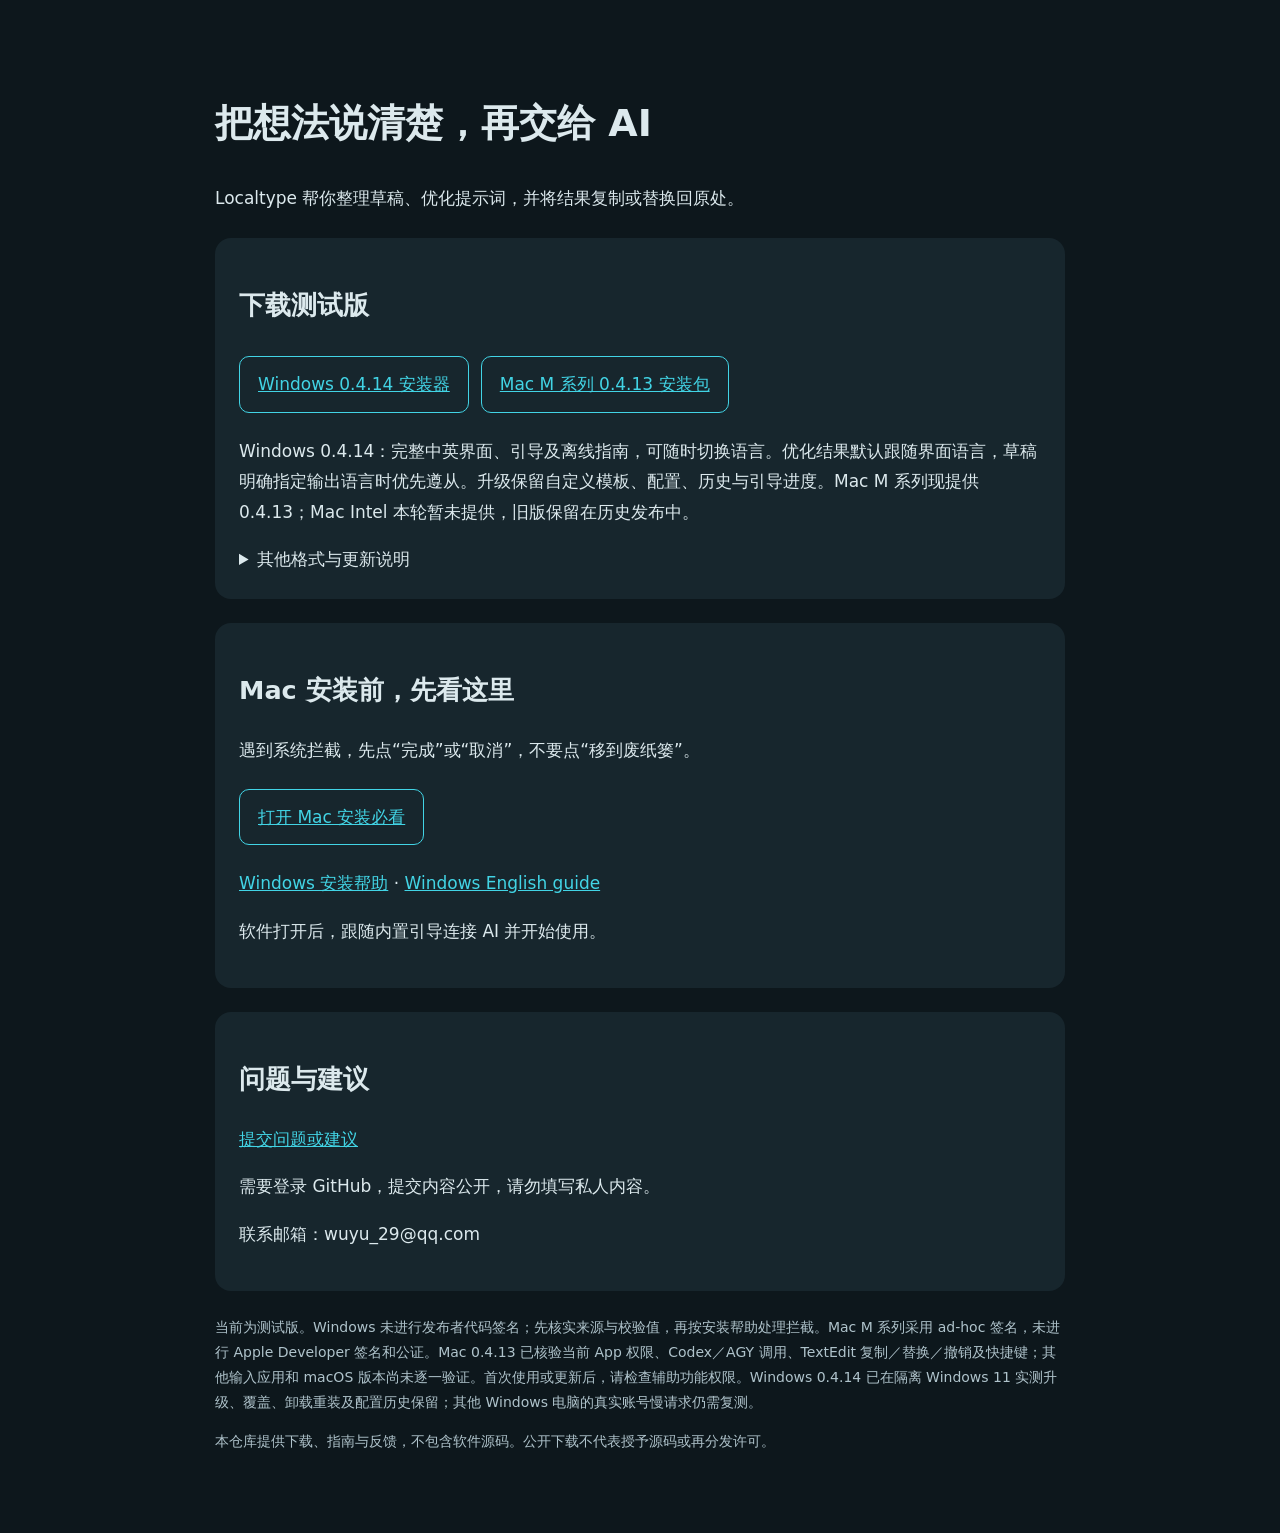
==== index.html @ 650bfda6 "docs: publish Windows 0.4.14 bilingual download and guides" ====
<!doctype html><html lang="zh-CN"><meta charset="utf-8"><meta name="viewport" content="width=device-width,initial-scale=1"><title>Localtype 下载与安装帮助</title><style>body{font:17px/1.8 system-ui;background:#0d171c;color:#dce9ed;max-width:850px;margin:40px auto;padding:24px}a{color:#42d4e5}section{margin:24px 0;padding:24px;background:#17262d;border-radius:16px}h1{font-size:clamp(28px,5vw,38px)}.download{display:inline-block;border:1px solid #42d4e5;border-radius:10px;padding:12px 18px;margin:6px 12px 6px 0}summary{cursor:pointer}footer{font-size:14px;color:#afc3cb}</style><h1>把想法说清楚，再交给 AI</h1><p>Localtype 帮你整理草稿、优化提示词，并将结果复制或替换回原处。</p><section><h2>下载测试版</h2><a class="download" href="https://github.com/newwying/localtype-downloads/releases/download/v0.4.14/Localtype-0.4.14-Windows-x64-Setup.exe">Windows 0.4.14 安装器</a><a class="download" href="https://github.com/newwying/localtype-downloads/releases/download/v0.4.13/Localtype-0.4.13-macOS-AppleSilicon-with-guide.zip">Mac M 系列 0.4.13 安装包</a><p>Windows 0.4.14：完整中英界面、引导及离线指南，可随时切换语言。优化结果默认跟随界面语言，草稿明确指定输出语言时优先遵从。升级保留自定义模板、配置、历史与引导进度。Mac M 系列现提供 0.4.13；Mac Intel 本轮暂未提供，旧版保留在历史发布中。</p><details><summary>其他格式与更新说明</summary><p><a href="https://github.com/newwying/localtype-downloads/releases/download/v0.4.14/Localtype-0.4.14-Windows-x64-with-guide.zip">Windows 安装器与离线指南</a> · <a href="https://github.com/newwying/localtype-downloads/releases/download/v0.4.13/Localtype-0.4.13-macOS-AppleSilicon.dmg">仅 Mac DMG</a> · <a href="https://github.com/newwying/localtype-downloads/releases/tag/v0.4.14">更新说明</a></p></details></section><section><h2>Mac 安装前，先看这里</h2><p>遇到系统拦截，先点“完成”或“取消”，不要点“移到废纸篓”。</p><a class="download" href="guides/mac-arm/安装必看.html">打开 Mac 安装必看</a><p><a href="guides/windows/先看这里.html">Windows 安装帮助</a> · <a href="guides/windows/Start%20here.html">Windows English guide</a></p><p>软件打开后，跟随内置引导连接 AI 并开始使用。</p></section><section><h2>问题与建议</h2><a href="https://github.com/newwying/localtype-downloads/issues/new/choose">提交问题或建议</a><p>需要登录 GitHub，提交内容公开，请勿填写私人内容。</p><p>联系邮箱：wuyu_29@qq.com</p></section><footer><p>当前为测试版。Windows 未进行发布者代码签名；先核实来源与校验值，再按安装帮助处理拦截。Mac M 系列采用 ad-hoc 签名，未进行 Apple Developer 签名和公证。Mac 0.4.13 已核验当前 App 权限、Codex／AGY 调用、TextEdit 复制／替换／撤销及快捷键；其他输入应用和 macOS 版本尚未逐一验证。首次使用或更新后，请检查辅助功能权限。Windows 0.4.14 已在隔离 Windows 11 实测升级、覆盖、卸载重装及配置历史保留；其他 Windows 电脑的真实账号慢请求仍需复测。</p><p>本仓库提供下载、指南与反馈，不包含软件源码。公开下载不代表授予源码或再分发许可。</p></footer></html>
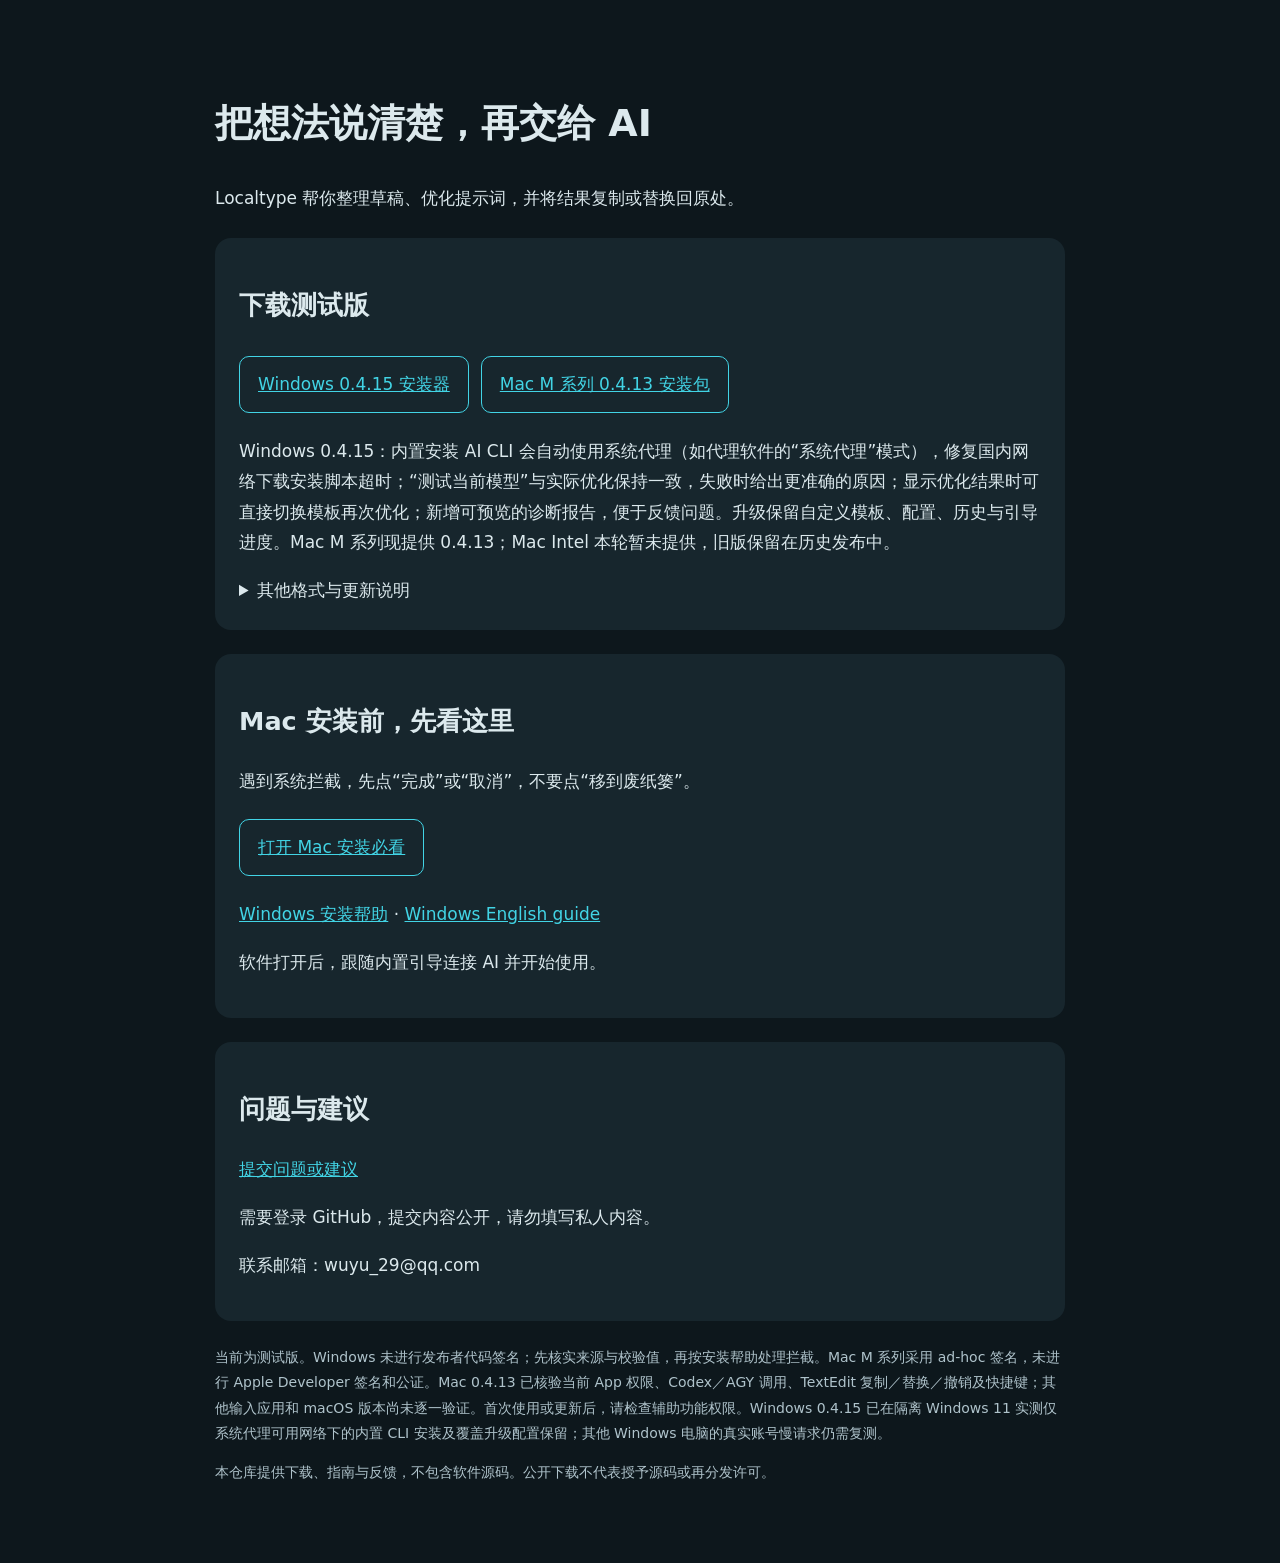
==== commit 1978ca3e: "docs: publish Windows 0.4.15 download and guides" ====
--- a/index.html
+++ b/index.html
@@ -1 +1 @@
-<!doctype html><html lang="zh-CN"><meta charset="utf-8"><meta name="viewport" content="width=device-width,initial-scale=1"><title>Localtype 下载与安装帮助</title><style>body{font:17px/1.8 system-ui;background:#0d171c;color:#dce9ed;max-width:850px;margin:40px auto;padding:24px}a{color:#42d4e5}section{margin:24px 0;padding:24px;background:#17262d;border-radius:16px}h1{font-size:clamp(28px,5vw,38px)}.download{display:inline-block;border:1px solid #42d4e5;border-radius:10px;padding:12px 18px;margin:6px 12px 6px 0}summary{cursor:pointer}footer{font-size:14px;color:#afc3cb}</style><h1>把想法说清楚，再交给 AI</h1><p>Localtype 帮你整理草稿、优化提示词，并将结果复制或替换回原处。</p><section><h2>下载测试版</h2><a class="download" href="https://github.com/newwying/localtype-downloads/releases/download/v0.4.14/Localtype-0.4.14-Windows-x64-Setup.exe">Windows 0.4.14 安装器</a><a class="download" href="https://github.com/newwying/localtype-downloads/releases/download/v0.4.13/Localtype-0.4.13-macOS-AppleSilicon-with-guide.zip">Mac M 系列 0.4.13 安装包</a><p>Windows 0.4.14：完整中英界面、引导及离线指南，可随时切换语言。优化结果默认跟随界面语言，草稿明确指定输出语言时优先遵从。升级保留自定义模板、配置、历史与引导进度。Mac M 系列现提供 0.4.13；Mac Intel 本轮暂未提供，旧版保留在历史发布中。</p><details><summary>其他格式与更新说明</summary><p><a href="https://github.com/newwying/localtype-downloads/releases/download/v0.4.14/Localtype-0.4.14-Windows-x64-with-guide.zip">Windows 安装器与离线指南</a> · <a href="https://github.com/newwying/localtype-downloads/releases/download/v0.4.13/Localtype-0.4.13-macOS-AppleSilicon.dmg">仅 Mac DMG</a> · <a href="https://github.com/newwying/localtype-downloads/releases/tag/v0.4.14">更新说明</a></p></details></section><section><h2>Mac 安装前，先看这里</h2><p>遇到系统拦截，先点“完成”或“取消”，不要点“移到废纸篓”。</p><a class="download" href="guides/mac-arm/安装必看.html">打开 Mac 安装必看</a><p><a href="guides/windows/先看这里.html">Windows 安装帮助</a> · <a href="guides/windows/Start%20here.html">Windows English guide</a></p><p>软件打开后，跟随内置引导连接 AI 并开始使用。</p></section><section><h2>问题与建议</h2><a href="https://github.com/newwying/localtype-downloads/issues/new/choose">提交问题或建议</a><p>需要登录 GitHub，提交内容公开，请勿填写私人内容。</p><p>联系邮箱：wuyu_29@qq.com</p></section><footer><p>当前为测试版。Windows 未进行发布者代码签名；先核实来源与校验值，再按安装帮助处理拦截。Mac M 系列采用 ad-hoc 签名，未进行 Apple Developer 签名和公证。Mac 0.4.13 已核验当前 App 权限、Codex／AGY 调用、TextEdit 复制／替换／撤销及快捷键；其他输入应用和 macOS 版本尚未逐一验证。首次使用或更新后，请检查辅助功能权限。Windows 0.4.14 已在隔离 Windows 11 实测升级、覆盖、卸载重装及配置历史保留；其他 Windows 电脑的真实账号慢请求仍需复测。</p><p>本仓库提供下载、指南与反馈，不包含软件源码。公开下载不代表授予源码或再分发许可。</p></footer></html>+<!doctype html><html lang="zh-CN"><meta charset="utf-8"><meta name="viewport" content="width=device-width,initial-scale=1"><title>Localtype 下载与安装帮助</title><style>body{font:17px/1.8 system-ui;background:#0d171c;color:#dce9ed;max-width:850px;margin:40px auto;padding:24px}a{color:#42d4e5}section{margin:24px 0;padding:24px;background:#17262d;border-radius:16px}h1{font-size:clamp(28px,5vw,38px)}.download{display:inline-block;border:1px solid #42d4e5;border-radius:10px;padding:12px 18px;margin:6px 12px 6px 0}summary{cursor:pointer}footer{font-size:14px;color:#afc3cb}</style><h1>把想法说清楚，再交给 AI</h1><p>Localtype 帮你整理草稿、优化提示词，并将结果复制或替换回原处。</p><section><h2>下载测试版</h2><a class="download" href="https://github.com/newwying/localtype-downloads/releases/download/v0.4.15/Localtype-0.4.15-Windows-x64-Setup.exe">Windows 0.4.15 安装器</a><a class="download" href="https://github.com/newwying/localtype-downloads/releases/download/v0.4.13/Localtype-0.4.13-macOS-AppleSilicon-with-guide.zip">Mac M 系列 0.4.13 安装包</a><p>Windows 0.4.15：内置安装 AI CLI 会自动使用系统代理（如代理软件的“系统代理”模式），修复国内网络下载安装脚本超时；“测试当前模型”与实际优化保持一致，失败时给出更准确的原因；显示优化结果时可直接切换模板再次优化；新增可预览的诊断报告，便于反馈问题。升级保留自定义模板、配置、历史与引导进度。Mac M 系列现提供 0.4.13；Mac Intel 本轮暂未提供，旧版保留在历史发布中。</p><details><summary>其他格式与更新说明</summary><p><a href="https://github.com/newwying/localtype-downloads/releases/download/v0.4.15/Localtype-0.4.15-Windows-x64-with-guide.zip">Windows 安装器与离线指南</a> · <a href="https://github.com/newwying/localtype-downloads/releases/download/v0.4.13/Localtype-0.4.13-macOS-AppleSilicon.dmg">仅 Mac DMG</a> · <a href="https://github.com/newwying/localtype-downloads/releases/tag/v0.4.15">更新说明</a></p></details></section><section><h2>Mac 安装前，先看这里</h2><p>遇到系统拦截，先点“完成”或“取消”，不要点“移到废纸篓”。</p><a class="download" href="guides/mac-arm/安装必看.html">打开 Mac 安装必看</a><p><a href="guides/windows/先看这里.html">Windows 安装帮助</a> · <a href="guides/windows/Start%20here.html">Windows English guide</a></p><p>软件打开后，跟随内置引导连接 AI 并开始使用。</p></section><section><h2>问题与建议</h2><a href="https://github.com/newwying/localtype-downloads/issues/new/choose">提交问题或建议</a><p>需要登录 GitHub，提交内容公开，请勿填写私人内容。</p><p>联系邮箱：wuyu_29@qq.com</p></section><footer><p>当前为测试版。Windows 未进行发布者代码签名；先核实来源与校验值，再按安装帮助处理拦截。Mac M 系列采用 ad-hoc 签名，未进行 Apple Developer 签名和公证。Mac 0.4.13 已核验当前 App 权限、Codex／AGY 调用、TextEdit 复制／替换／撤销及快捷键；其他输入应用和 macOS 版本尚未逐一验证。首次使用或更新后，请检查辅助功能权限。Windows 0.4.15 已在隔离 Windows 11 实测仅系统代理可用网络下的内置 CLI 安装及覆盖升级配置保留；其他 Windows 电脑的真实账号慢请求仍需复测。</p><p>本仓库提供下载、指南与反馈，不包含软件源码。公开下载不代表授予源码或再分发许可。</p></footer></html>
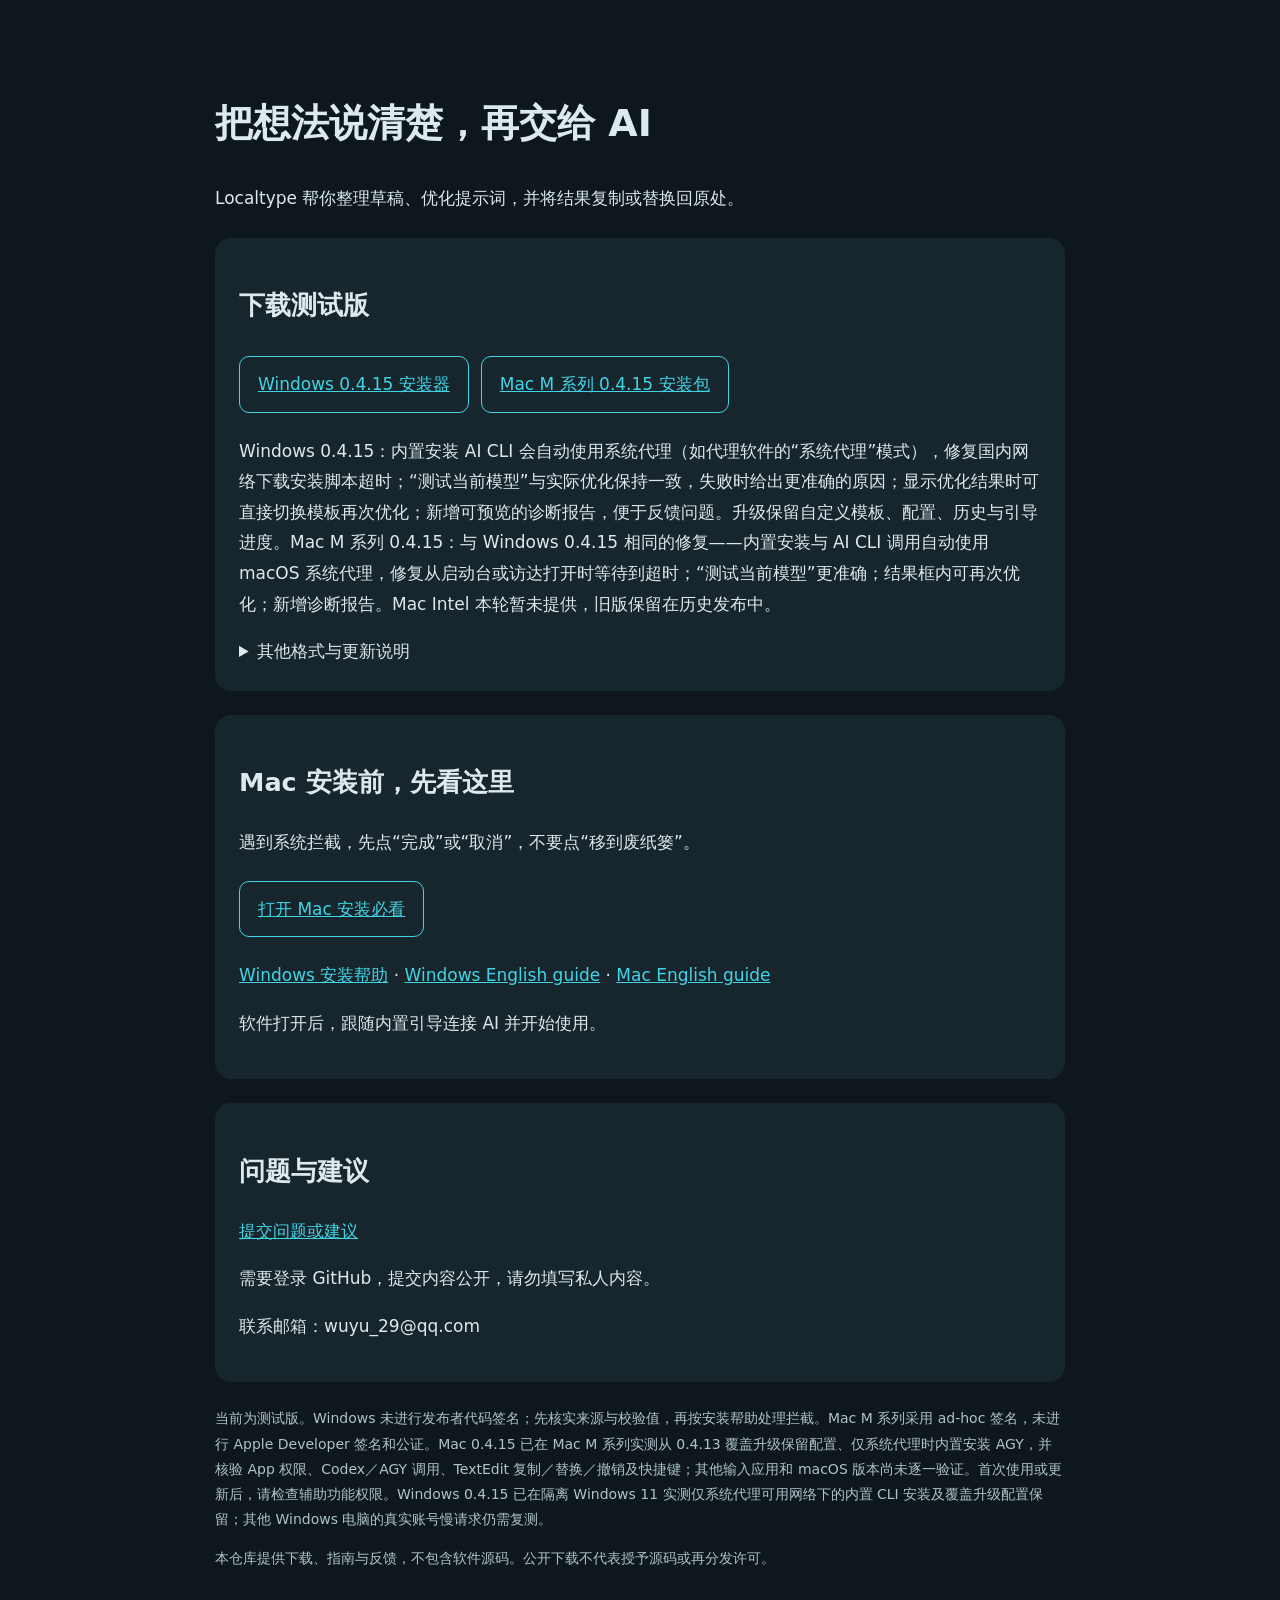
==== commit b7a84281: "docs: publish Mac Apple Silicon 0.4.15 download and guides" ====
--- a/index.html
+++ b/index.html
@@ -1 +1 @@
-<!doctype html><html lang="zh-CN"><meta charset="utf-8"><meta name="viewport" content="width=device-width,initial-scale=1"><title>Localtype 下载与安装帮助</title><style>body{font:17px/1.8 system-ui;background:#0d171c;color:#dce9ed;max-width:850px;margin:40px auto;padding:24px}a{color:#42d4e5}section{margin:24px 0;padding:24px;background:#17262d;border-radius:16px}h1{font-size:clamp(28px,5vw,38px)}.download{display:inline-block;border:1px solid #42d4e5;border-radius:10px;padding:12px 18px;margin:6px 12px 6px 0}summary{cursor:pointer}footer{font-size:14px;color:#afc3cb}</style><h1>把想法说清楚，再交给 AI</h1><p>Localtype 帮你整理草稿、优化提示词，并将结果复制或替换回原处。</p><section><h2>下载测试版</h2><a class="download" href="https://github.com/newwying/localtype-downloads/releases/download/v0.4.15/Localtype-0.4.15-Windows-x64-Setup.exe">Windows 0.4.15 安装器</a><a class="download" href="https://github.com/newwying/localtype-downloads/releases/download/v0.4.13/Localtype-0.4.13-macOS-AppleSilicon-with-guide.zip">Mac M 系列 0.4.13 安装包</a><p>Windows 0.4.15：内置安装 AI CLI 会自动使用系统代理（如代理软件的“系统代理”模式），修复国内网络下载安装脚本超时；“测试当前模型”与实际优化保持一致，失败时给出更准确的原因；显示优化结果时可直接切换模板再次优化；新增可预览的诊断报告，便于反馈问题。升级保留自定义模板、配置、历史与引导进度。Mac M 系列现提供 0.4.13；Mac Intel 本轮暂未提供，旧版保留在历史发布中。</p><details><summary>其他格式与更新说明</summary><p><a href="https://github.com/newwying/localtype-downloads/releases/download/v0.4.15/Localtype-0.4.15-Windows-x64-with-guide.zip">Windows 安装器与离线指南</a> · <a href="https://github.com/newwying/localtype-downloads/releases/download/v0.4.13/Localtype-0.4.13-macOS-AppleSilicon.dmg">仅 Mac DMG</a> · <a href="https://github.com/newwying/localtype-downloads/releases/tag/v0.4.15">更新说明</a></p></details></section><section><h2>Mac 安装前，先看这里</h2><p>遇到系统拦截，先点“完成”或“取消”，不要点“移到废纸篓”。</p><a class="download" href="guides/mac-arm/安装必看.html">打开 Mac 安装必看</a><p><a href="guides/windows/先看这里.html">Windows 安装帮助</a> · <a href="guides/windows/Start%20here.html">Windows English guide</a></p><p>软件打开后，跟随内置引导连接 AI 并开始使用。</p></section><section><h2>问题与建议</h2><a href="https://github.com/newwying/localtype-downloads/issues/new/choose">提交问题或建议</a><p>需要登录 GitHub，提交内容公开，请勿填写私人内容。</p><p>联系邮箱：wuyu_29@qq.com</p></section><footer><p>当前为测试版。Windows 未进行发布者代码签名；先核实来源与校验值，再按安装帮助处理拦截。Mac M 系列采用 ad-hoc 签名，未进行 Apple Developer 签名和公证。Mac 0.4.13 已核验当前 App 权限、Codex／AGY 调用、TextEdit 复制／替换／撤销及快捷键；其他输入应用和 macOS 版本尚未逐一验证。首次使用或更新后，请检查辅助功能权限。Windows 0.4.15 已在隔离 Windows 11 实测仅系统代理可用网络下的内置 CLI 安装及覆盖升级配置保留；其他 Windows 电脑的真实账号慢请求仍需复测。</p><p>本仓库提供下载、指南与反馈，不包含软件源码。公开下载不代表授予源码或再分发许可。</p></footer></html>+<!doctype html><html lang="zh-CN"><meta charset="utf-8"><meta name="viewport" content="width=device-width,initial-scale=1"><title>Localtype 下载与安装帮助</title><style>body{font:17px/1.8 system-ui;background:#0d171c;color:#dce9ed;max-width:850px;margin:40px auto;padding:24px}a{color:#42d4e5}section{margin:24px 0;padding:24px;background:#17262d;border-radius:16px}h1{font-size:clamp(28px,5vw,38px)}.download{display:inline-block;border:1px solid #42d4e5;border-radius:10px;padding:12px 18px;margin:6px 12px 6px 0}summary{cursor:pointer}footer{font-size:14px;color:#afc3cb}</style><h1>把想法说清楚，再交给 AI</h1><p>Localtype 帮你整理草稿、优化提示词，并将结果复制或替换回原处。</p><section><h2>下载测试版</h2><a class="download" href="https://github.com/newwying/localtype-downloads/releases/download/v0.4.15/Localtype-0.4.15-Windows-x64-Setup.exe">Windows 0.4.15 安装器</a><a class="download" href="https://github.com/newwying/localtype-downloads/releases/download/v0.4.15/Localtype-0.4.15-macOS-AppleSilicon-with-guide.zip">Mac M 系列 0.4.15 安装包</a><p>Windows 0.4.15：内置安装 AI CLI 会自动使用系统代理（如代理软件的“系统代理”模式），修复国内网络下载安装脚本超时；“测试当前模型”与实际优化保持一致，失败时给出更准确的原因；显示优化结果时可直接切换模板再次优化；新增可预览的诊断报告，便于反馈问题。升级保留自定义模板、配置、历史与引导进度。Mac M 系列 0.4.15：与 Windows 0.4.15 相同的修复——内置安装与 AI CLI 调用自动使用 macOS 系统代理，修复从启动台或访达打开时等待到超时；“测试当前模型”更准确；结果框内可再次优化；新增诊断报告。Mac Intel 本轮暂未提供，旧版保留在历史发布中。</p><details><summary>其他格式与更新说明</summary><p><a href="https://github.com/newwying/localtype-downloads/releases/download/v0.4.15/Localtype-0.4.15-Windows-x64-with-guide.zip">Windows 安装器与离线指南</a> · <a href="https://github.com/newwying/localtype-downloads/releases/download/v0.4.15/Localtype-0.4.15-macOS-AppleSilicon.dmg">仅 Mac DMG</a> · <a href="https://github.com/newwying/localtype-downloads/releases/tag/v0.4.15">更新说明</a></p></details></section><section><h2>Mac 安装前，先看这里</h2><p>遇到系统拦截，先点“完成”或“取消”，不要点“移到废纸篓”。</p><a class="download" href="guides/mac-arm/安装必看.html">打开 Mac 安装必看</a><p><a href="guides/windows/先看这里.html">Windows 安装帮助</a> · <a href="guides/windows/Start%20here.html">Windows English guide</a> · <a href="guides/mac-arm/Start%20here.html">Mac English guide</a></p><p>软件打开后，跟随内置引导连接 AI 并开始使用。</p></section><section><h2>问题与建议</h2><a href="https://github.com/newwying/localtype-downloads/issues/new/choose">提交问题或建议</a><p>需要登录 GitHub，提交内容公开，请勿填写私人内容。</p><p>联系邮箱：wuyu_29@qq.com</p></section><footer><p>当前为测试版。Windows 未进行发布者代码签名；先核实来源与校验值，再按安装帮助处理拦截。Mac M 系列采用 ad-hoc 签名，未进行 Apple Developer 签名和公证。Mac 0.4.15 已在 Mac M 系列实测从 0.4.13 覆盖升级保留配置、仅系统代理时内置安装 AGY，并核验 App 权限、Codex／AGY 调用、TextEdit 复制／替换／撤销及快捷键；其他输入应用和 macOS 版本尚未逐一验证。首次使用或更新后，请检查辅助功能权限。Windows 0.4.15 已在隔离 Windows 11 实测仅系统代理可用网络下的内置 CLI 安装及覆盖升级配置保留；其他 Windows 电脑的真实账号慢请求仍需复测。</p><p>本仓库提供下载、指南与反馈，不包含软件源码。公开下载不代表授予源码或再分发许可。</p></footer></html>
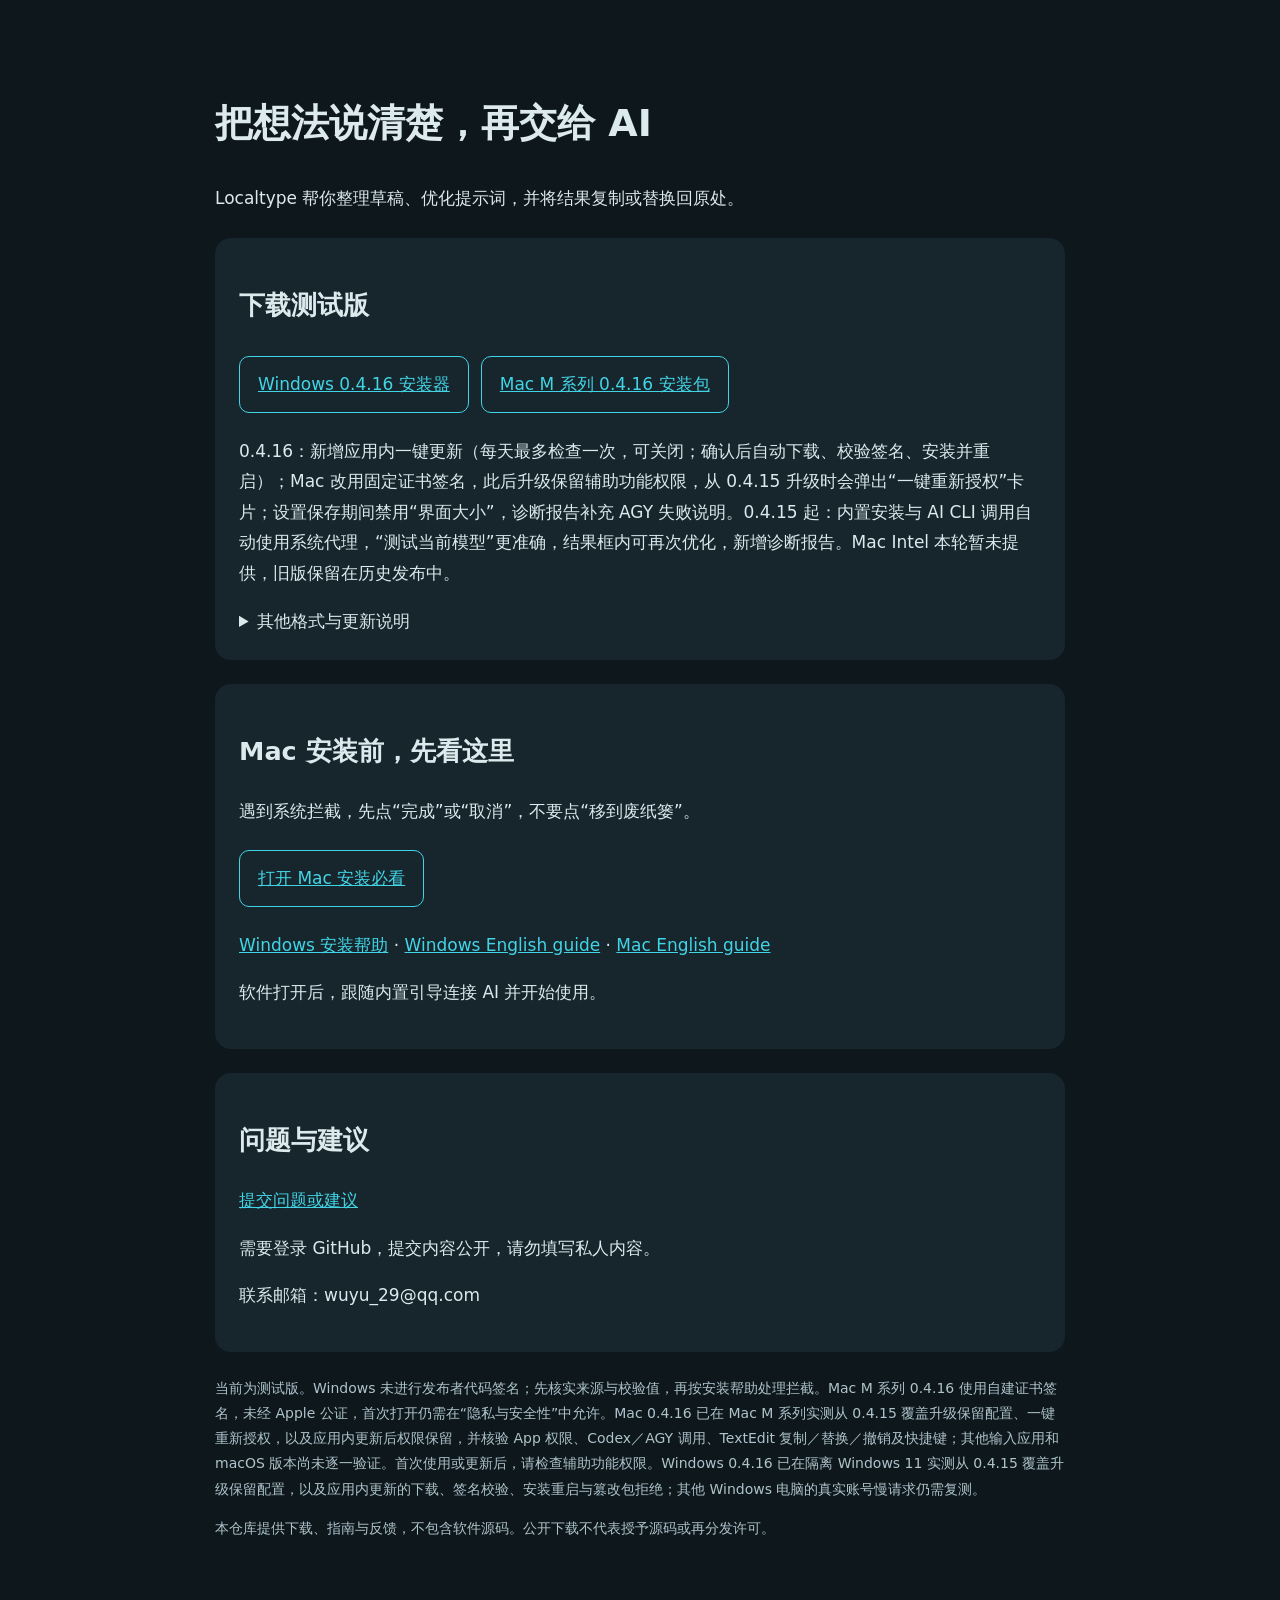
==== commit e158a2f1: "docs: publish 0.4.16 downloads, guides and in-app update manifest" ====
--- a/index.html
+++ b/index.html
@@ -1 +1 @@
-<!doctype html><html lang="zh-CN"><meta charset="utf-8"><meta name="viewport" content="width=device-width,initial-scale=1"><title>Localtype 下载与安装帮助</title><style>body{font:17px/1.8 system-ui;background:#0d171c;color:#dce9ed;max-width:850px;margin:40px auto;padding:24px}a{color:#42d4e5}section{margin:24px 0;padding:24px;background:#17262d;border-radius:16px}h1{font-size:clamp(28px,5vw,38px)}.download{display:inline-block;border:1px solid #42d4e5;border-radius:10px;padding:12px 18px;margin:6px 12px 6px 0}summary{cursor:pointer}footer{font-size:14px;color:#afc3cb}</style><h1>把想法说清楚，再交给 AI</h1><p>Localtype 帮你整理草稿、优化提示词，并将结果复制或替换回原处。</p><section><h2>下载测试版</h2><a class="download" href="https://github.com/newwying/localtype-downloads/releases/download/v0.4.15/Localtype-0.4.15-Windows-x64-Setup.exe">Windows 0.4.15 安装器</a><a class="download" href="https://github.com/newwying/localtype-downloads/releases/download/v0.4.15/Localtype-0.4.15-macOS-AppleSilicon-with-guide.zip">Mac M 系列 0.4.15 安装包</a><p>Windows 0.4.15：内置安装 AI CLI 会自动使用系统代理（如代理软件的“系统代理”模式），修复国内网络下载安装脚本超时；“测试当前模型”与实际优化保持一致，失败时给出更准确的原因；显示优化结果时可直接切换模板再次优化；新增可预览的诊断报告，便于反馈问题。升级保留自定义模板、配置、历史与引导进度。Mac M 系列 0.4.15：与 Windows 0.4.15 相同的修复——内置安装与 AI CLI 调用自动使用 macOS 系统代理，修复从启动台或访达打开时等待到超时；“测试当前模型”更准确；结果框内可再次优化；新增诊断报告。Mac Intel 本轮暂未提供，旧版保留在历史发布中。</p><details><summary>其他格式与更新说明</summary><p><a href="https://github.com/newwying/localtype-downloads/releases/download/v0.4.15/Localtype-0.4.15-Windows-x64-with-guide.zip">Windows 安装器与离线指南</a> · <a href="https://github.com/newwying/localtype-downloads/releases/download/v0.4.15/Localtype-0.4.15-macOS-AppleSilicon.dmg">仅 Mac DMG</a> · <a href="https://github.com/newwying/localtype-downloads/releases/tag/v0.4.15">更新说明</a></p></details></section><section><h2>Mac 安装前，先看这里</h2><p>遇到系统拦截，先点“完成”或“取消”，不要点“移到废纸篓”。</p><a class="download" href="guides/mac-arm/安装必看.html">打开 Mac 安装必看</a><p><a href="guides/windows/先看这里.html">Windows 安装帮助</a> · <a href="guides/windows/Start%20here.html">Windows English guide</a> · <a href="guides/mac-arm/Start%20here.html">Mac English guide</a></p><p>软件打开后，跟随内置引导连接 AI 并开始使用。</p></section><section><h2>问题与建议</h2><a href="https://github.com/newwying/localtype-downloads/issues/new/choose">提交问题或建议</a><p>需要登录 GitHub，提交内容公开，请勿填写私人内容。</p><p>联系邮箱：wuyu_29@qq.com</p></section><footer><p>当前为测试版。Windows 未进行发布者代码签名；先核实来源与校验值，再按安装帮助处理拦截。Mac M 系列采用 ad-hoc 签名，未进行 Apple Developer 签名和公证。Mac 0.4.15 已在 Mac M 系列实测从 0.4.13 覆盖升级保留配置、仅系统代理时内置安装 AGY，并核验 App 权限、Codex／AGY 调用、TextEdit 复制／替换／撤销及快捷键；其他输入应用和 macOS 版本尚未逐一验证。首次使用或更新后，请检查辅助功能权限。Windows 0.4.15 已在隔离 Windows 11 实测仅系统代理可用网络下的内置 CLI 安装及覆盖升级配置保留；其他 Windows 电脑的真实账号慢请求仍需复测。</p><p>本仓库提供下载、指南与反馈，不包含软件源码。公开下载不代表授予源码或再分发许可。</p></footer></html>+<!doctype html><html lang="zh-CN"><meta charset="utf-8"><meta name="viewport" content="width=device-width,initial-scale=1"><title>Localtype 下载与安装帮助</title><style>body{font:17px/1.8 system-ui;background:#0d171c;color:#dce9ed;max-width:850px;margin:40px auto;padding:24px}a{color:#42d4e5}section{margin:24px 0;padding:24px;background:#17262d;border-radius:16px}h1{font-size:clamp(28px,5vw,38px)}.download{display:inline-block;border:1px solid #42d4e5;border-radius:10px;padding:12px 18px;margin:6px 12px 6px 0}summary{cursor:pointer}footer{font-size:14px;color:#afc3cb}</style><h1>把想法说清楚，再交给 AI</h1><p>Localtype 帮你整理草稿、优化提示词，并将结果复制或替换回原处。</p><section><h2>下载测试版</h2><a class="download" href="https://github.com/newwying/localtype-downloads/releases/download/v0.4.16/Localtype-0.4.16-Windows-x64-Setup.exe">Windows 0.4.16 安装器</a><a class="download" href="https://github.com/newwying/localtype-downloads/releases/download/v0.4.16/Localtype-0.4.16-macOS-AppleSilicon-with-guide.zip">Mac M 系列 0.4.16 安装包</a><p>0.4.16：新增应用内一键更新（每天最多检查一次，可关闭；确认后自动下载、校验签名、安装并重启）；Mac 改用固定证书签名，此后升级保留辅助功能权限，从 0.4.15 升级时会弹出“一键重新授权”卡片；设置保存期间禁用“界面大小”，诊断报告补充 AGY 失败说明。0.4.15 起：内置安装与 AI CLI 调用自动使用系统代理，“测试当前模型”更准确，结果框内可再次优化，新增诊断报告。Mac Intel 本轮暂未提供，旧版保留在历史发布中。</p><details><summary>其他格式与更新说明</summary><p><a href="https://github.com/newwying/localtype-downloads/releases/download/v0.4.16/Localtype-0.4.16-Windows-x64-with-guide.zip">Windows 安装器与离线指南</a> · <a href="https://github.com/newwying/localtype-downloads/releases/download/v0.4.16/Localtype-0.4.16-macOS-AppleSilicon.dmg">仅 Mac DMG</a> · <a href="https://github.com/newwying/localtype-downloads/releases/tag/v0.4.16">更新说明</a></p></details></section><section><h2>Mac 安装前，先看这里</h2><p>遇到系统拦截，先点“完成”或“取消”，不要点“移到废纸篓”。</p><a class="download" href="guides/mac-arm/安装必看.html">打开 Mac 安装必看</a><p><a href="guides/windows/先看这里.html">Windows 安装帮助</a> · <a href="guides/windows/Start%20here.html">Windows English guide</a> · <a href="guides/mac-arm/Start%20here.html">Mac English guide</a></p><p>软件打开后，跟随内置引导连接 AI 并开始使用。</p></section><section><h2>问题与建议</h2><a href="https://github.com/newwying/localtype-downloads/issues/new/choose">提交问题或建议</a><p>需要登录 GitHub，提交内容公开，请勿填写私人内容。</p><p>联系邮箱：wuyu_29@qq.com</p></section><footer><p>当前为测试版。Windows 未进行发布者代码签名；先核实来源与校验值，再按安装帮助处理拦截。Mac M 系列 0.4.16 使用自建证书签名，未经 Apple 公证，首次打开仍需在“隐私与安全性”中允许。Mac 0.4.16 已在 Mac M 系列实测从 0.4.15 覆盖升级保留配置、一键重新授权，以及应用内更新后权限保留，并核验 App 权限、Codex／AGY 调用、TextEdit 复制／替换／撤销及快捷键；其他输入应用和 macOS 版本尚未逐一验证。首次使用或更新后，请检查辅助功能权限。Windows 0.4.16 已在隔离 Windows 11 实测从 0.4.15 覆盖升级保留配置，以及应用内更新的下载、签名校验、安装重启与篡改包拒绝；其他 Windows 电脑的真实账号慢请求仍需复测。</p><p>本仓库提供下载、指南与反馈，不包含软件源码。公开下载不代表授予源码或再分发许可。</p></footer></html>
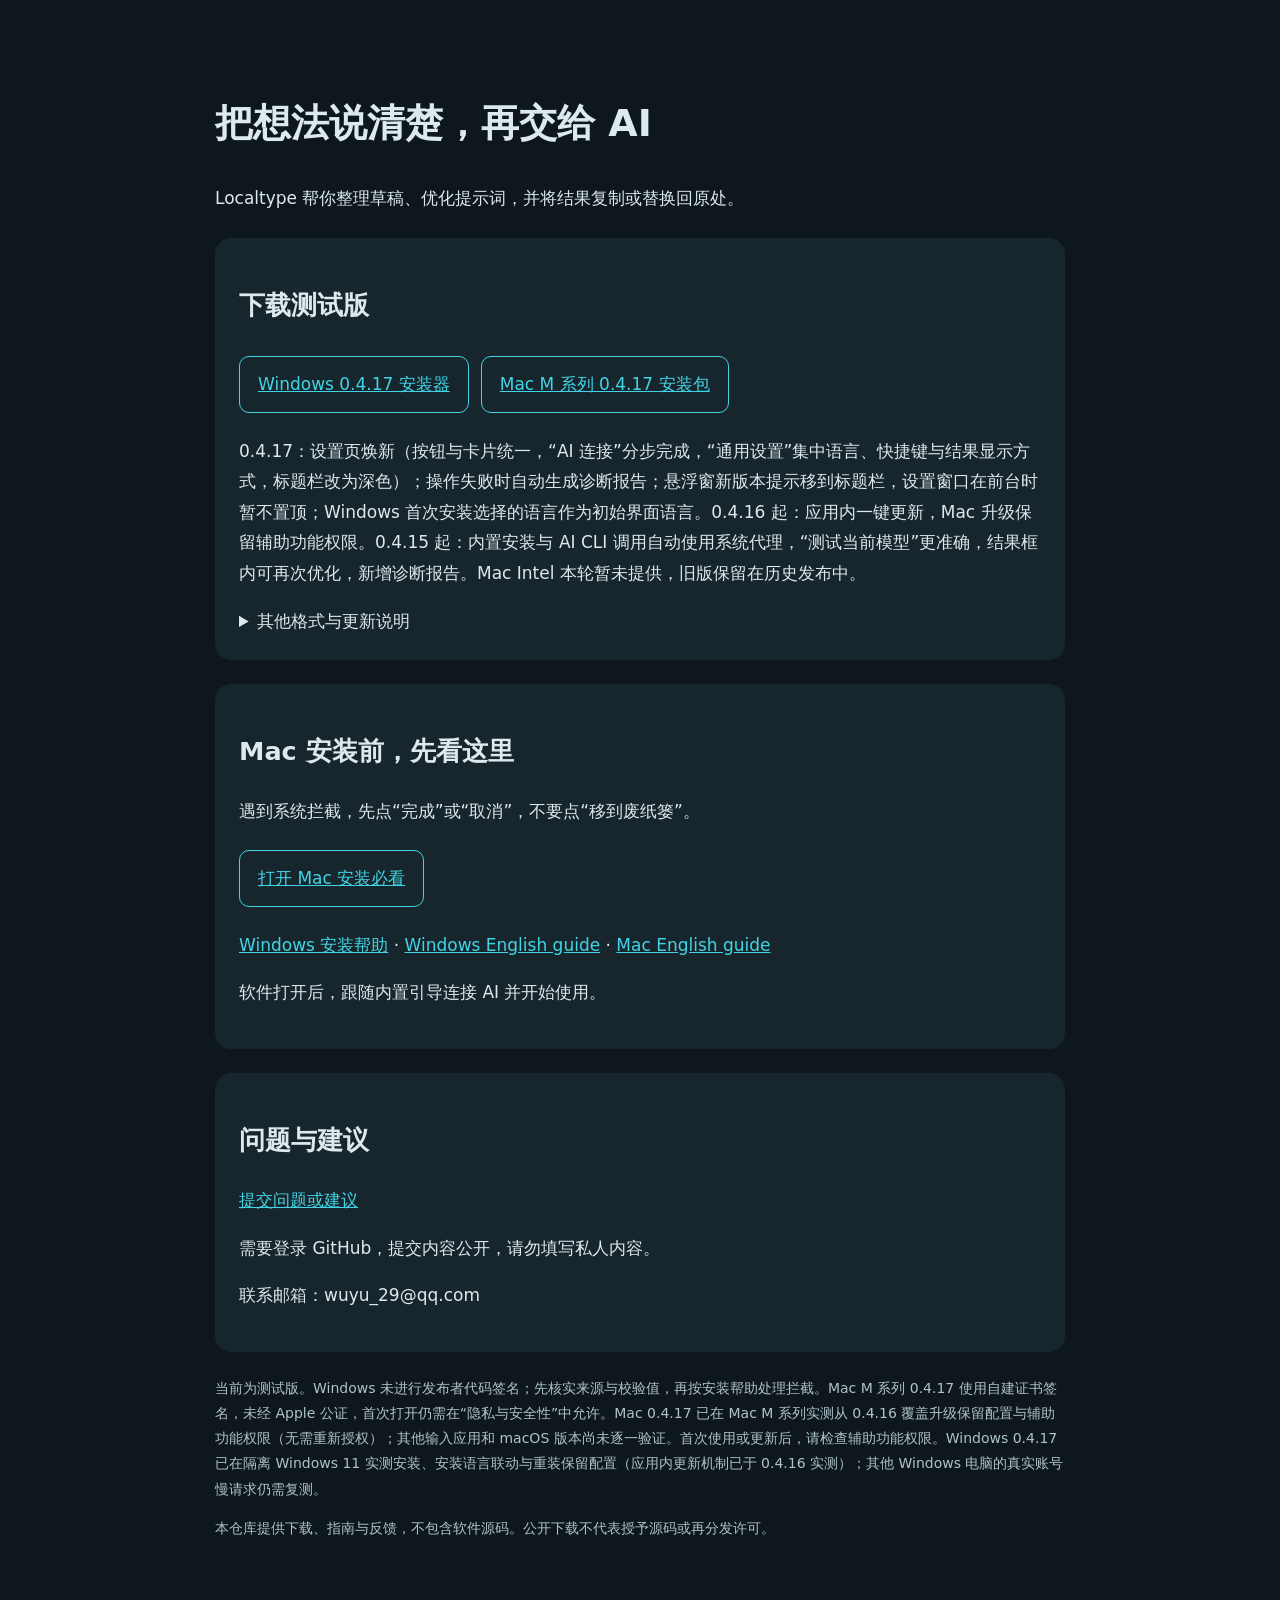
==== commit a66e2f78: "docs: publish 0.4.17 downloads, guides and in-app update manifest" ====
--- a/index.html
+++ b/index.html
@@ -1 +1 @@
-<!doctype html><html lang="zh-CN"><meta charset="utf-8"><meta name="viewport" content="width=device-width,initial-scale=1"><title>Localtype 下载与安装帮助</title><style>body{font:17px/1.8 system-ui;background:#0d171c;color:#dce9ed;max-width:850px;margin:40px auto;padding:24px}a{color:#42d4e5}section{margin:24px 0;padding:24px;background:#17262d;border-radius:16px}h1{font-size:clamp(28px,5vw,38px)}.download{display:inline-block;border:1px solid #42d4e5;border-radius:10px;padding:12px 18px;margin:6px 12px 6px 0}summary{cursor:pointer}footer{font-size:14px;color:#afc3cb}</style><h1>把想法说清楚，再交给 AI</h1><p>Localtype 帮你整理草稿、优化提示词，并将结果复制或替换回原处。</p><section><h2>下载测试版</h2><a class="download" href="https://github.com/newwying/localtype-downloads/releases/download/v0.4.16/Localtype-0.4.16-Windows-x64-Setup.exe">Windows 0.4.16 安装器</a><a class="download" href="https://github.com/newwying/localtype-downloads/releases/download/v0.4.16/Localtype-0.4.16-macOS-AppleSilicon-with-guide.zip">Mac M 系列 0.4.16 安装包</a><p>0.4.16：新增应用内一键更新（每天最多检查一次，可关闭；确认后自动下载、校验签名、安装并重启）；Mac 改用固定证书签名，此后升级保留辅助功能权限，从 0.4.15 升级时会弹出“一键重新授权”卡片；设置保存期间禁用“界面大小”，诊断报告补充 AGY 失败说明。0.4.15 起：内置安装与 AI CLI 调用自动使用系统代理，“测试当前模型”更准确，结果框内可再次优化，新增诊断报告。Mac Intel 本轮暂未提供，旧版保留在历史发布中。</p><details><summary>其他格式与更新说明</summary><p><a href="https://github.com/newwying/localtype-downloads/releases/download/v0.4.16/Localtype-0.4.16-Windows-x64-with-guide.zip">Windows 安装器与离线指南</a> · <a href="https://github.com/newwying/localtype-downloads/releases/download/v0.4.16/Localtype-0.4.16-macOS-AppleSilicon.dmg">仅 Mac DMG</a> · <a href="https://github.com/newwying/localtype-downloads/releases/tag/v0.4.16">更新说明</a></p></details></section><section><h2>Mac 安装前，先看这里</h2><p>遇到系统拦截，先点“完成”或“取消”，不要点“移到废纸篓”。</p><a class="download" href="guides/mac-arm/安装必看.html">打开 Mac 安装必看</a><p><a href="guides/windows/先看这里.html">Windows 安装帮助</a> · <a href="guides/windows/Start%20here.html">Windows English guide</a> · <a href="guides/mac-arm/Start%20here.html">Mac English guide</a></p><p>软件打开后，跟随内置引导连接 AI 并开始使用。</p></section><section><h2>问题与建议</h2><a href="https://github.com/newwying/localtype-downloads/issues/new/choose">提交问题或建议</a><p>需要登录 GitHub，提交内容公开，请勿填写私人内容。</p><p>联系邮箱：wuyu_29@qq.com</p></section><footer><p>当前为测试版。Windows 未进行发布者代码签名；先核实来源与校验值，再按安装帮助处理拦截。Mac M 系列 0.4.16 使用自建证书签名，未经 Apple 公证，首次打开仍需在“隐私与安全性”中允许。Mac 0.4.16 已在 Mac M 系列实测从 0.4.15 覆盖升级保留配置、一键重新授权，以及应用内更新后权限保留，并核验 App 权限、Codex／AGY 调用、TextEdit 复制／替换／撤销及快捷键；其他输入应用和 macOS 版本尚未逐一验证。首次使用或更新后，请检查辅助功能权限。Windows 0.4.16 已在隔离 Windows 11 实测从 0.4.15 覆盖升级保留配置，以及应用内更新的下载、签名校验、安装重启与篡改包拒绝；其他 Windows 电脑的真实账号慢请求仍需复测。</p><p>本仓库提供下载、指南与反馈，不包含软件源码。公开下载不代表授予源码或再分发许可。</p></footer></html>+<!doctype html><html lang="zh-CN"><meta charset="utf-8"><meta name="viewport" content="width=device-width,initial-scale=1"><title>Localtype 下载与安装帮助</title><style>body{font:17px/1.8 system-ui;background:#0d171c;color:#dce9ed;max-width:850px;margin:40px auto;padding:24px}a{color:#42d4e5}section{margin:24px 0;padding:24px;background:#17262d;border-radius:16px}h1{font-size:clamp(28px,5vw,38px)}.download{display:inline-block;border:1px solid #42d4e5;border-radius:10px;padding:12px 18px;margin:6px 12px 6px 0}summary{cursor:pointer}footer{font-size:14px;color:#afc3cb}</style><h1>把想法说清楚，再交给 AI</h1><p>Localtype 帮你整理草稿、优化提示词，并将结果复制或替换回原处。</p><section><h2>下载测试版</h2><a class="download" href="https://github.com/newwying/localtype-downloads/releases/download/v0.4.17/Localtype-0.4.17-Windows-x64-Setup.exe">Windows 0.4.17 安装器</a><a class="download" href="https://github.com/newwying/localtype-downloads/releases/download/v0.4.17/Localtype-0.4.17-macOS-AppleSilicon-with-guide.zip">Mac M 系列 0.4.17 安装包</a><p>0.4.17：设置页焕新（按钮与卡片统一，“AI 连接”分步完成，“通用设置”集中语言、快捷键与结果显示方式，标题栏改为深色）；操作失败时自动生成诊断报告；悬浮窗新版本提示移到标题栏，设置窗口在前台时暂不置顶；Windows 首次安装选择的语言作为初始界面语言。0.4.16 起：应用内一键更新，Mac 升级保留辅助功能权限。0.4.15 起：内置安装与 AI CLI 调用自动使用系统代理，“测试当前模型”更准确，结果框内可再次优化，新增诊断报告。Mac Intel 本轮暂未提供，旧版保留在历史发布中。</p><details><summary>其他格式与更新说明</summary><p><a href="https://github.com/newwying/localtype-downloads/releases/download/v0.4.17/Localtype-0.4.17-Windows-x64-with-guide.zip">Windows 安装器与离线指南</a> · <a href="https://github.com/newwying/localtype-downloads/releases/download/v0.4.17/Localtype-0.4.17-macOS-AppleSilicon.dmg">仅 Mac DMG</a> · <a href="https://github.com/newwying/localtype-downloads/releases/tag/v0.4.17">更新说明</a></p></details></section><section><h2>Mac 安装前，先看这里</h2><p>遇到系统拦截，先点“完成”或“取消”，不要点“移到废纸篓”。</p><a class="download" href="guides/mac-arm/安装必看.html">打开 Mac 安装必看</a><p><a href="guides/windows/先看这里.html">Windows 安装帮助</a> · <a href="guides/windows/Start%20here.html">Windows English guide</a> · <a href="guides/mac-arm/Start%20here.html">Mac English guide</a></p><p>软件打开后，跟随内置引导连接 AI 并开始使用。</p></section><section><h2>问题与建议</h2><a href="https://github.com/newwying/localtype-downloads/issues/new/choose">提交问题或建议</a><p>需要登录 GitHub，提交内容公开，请勿填写私人内容。</p><p>联系邮箱：wuyu_29@qq.com</p></section><footer><p>当前为测试版。Windows 未进行发布者代码签名；先核实来源与校验值，再按安装帮助处理拦截。Mac M 系列 0.4.17 使用自建证书签名，未经 Apple 公证，首次打开仍需在“隐私与安全性”中允许。Mac 0.4.17 已在 Mac M 系列实测从 0.4.16 覆盖升级保留配置与辅助功能权限（无需重新授权）；其他输入应用和 macOS 版本尚未逐一验证。首次使用或更新后，请检查辅助功能权限。Windows 0.4.17 已在隔离 Windows 11 实测安装、安装语言联动与重装保留配置（应用内更新机制已于 0.4.16 实测）；其他 Windows 电脑的真实账号慢请求仍需复测。</p><p>本仓库提供下载、指南与反馈，不包含软件源码。公开下载不代表授予源码或再分发许可。</p></footer></html>
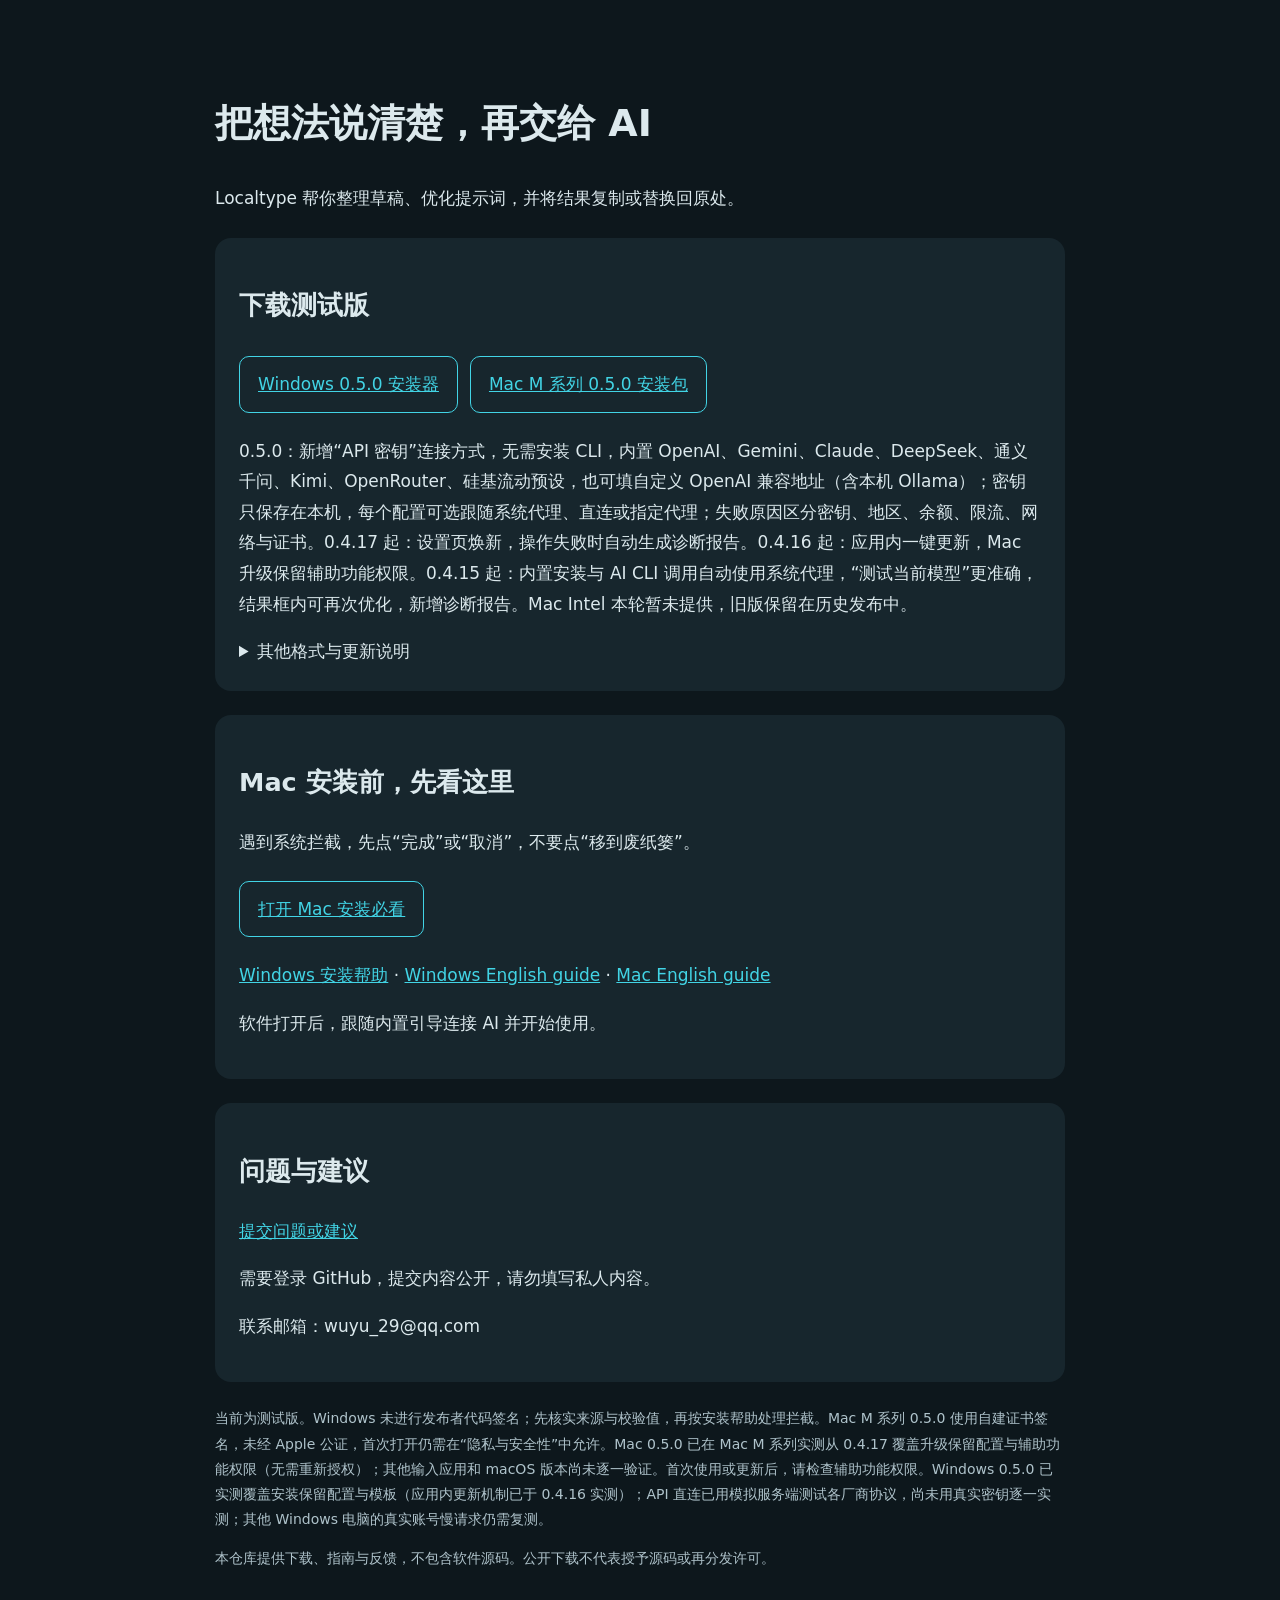
==== commit a9d88751: "docs: publish 0.5.0 downloads, guides and in-app update manifest Co-Authored-By: Claude Opus 5.5 <no" ====
--- a/index.html
+++ b/index.html
@@ -1 +1 @@
-<!doctype html><html lang="zh-CN"><meta charset="utf-8"><meta name="viewport" content="width=device-width,initial-scale=1"><title>Localtype 下载与安装帮助</title><style>body{font:17px/1.8 system-ui;background:#0d171c;color:#dce9ed;max-width:850px;margin:40px auto;padding:24px}a{color:#42d4e5}section{margin:24px 0;padding:24px;background:#17262d;border-radius:16px}h1{font-size:clamp(28px,5vw,38px)}.download{display:inline-block;border:1px solid #42d4e5;border-radius:10px;padding:12px 18px;margin:6px 12px 6px 0}summary{cursor:pointer}footer{font-size:14px;color:#afc3cb}</style><h1>把想法说清楚，再交给 AI</h1><p>Localtype 帮你整理草稿、优化提示词，并将结果复制或替换回原处。</p><section><h2>下载测试版</h2><a class="download" href="https://github.com/newwying/localtype-downloads/releases/download/v0.4.17/Localtype-0.4.17-Windows-x64-Setup.exe">Windows 0.4.17 安装器</a><a class="download" href="https://github.com/newwying/localtype-downloads/releases/download/v0.4.17/Localtype-0.4.17-macOS-AppleSilicon-with-guide.zip">Mac M 系列 0.4.17 安装包</a><p>0.4.17：设置页焕新（按钮与卡片统一，“AI 连接”分步完成，“通用设置”集中语言、快捷键与结果显示方式，标题栏改为深色）；操作失败时自动生成诊断报告；悬浮窗新版本提示移到标题栏，设置窗口在前台时暂不置顶；Windows 首次安装选择的语言作为初始界面语言。0.4.16 起：应用内一键更新，Mac 升级保留辅助功能权限。0.4.15 起：内置安装与 AI CLI 调用自动使用系统代理，“测试当前模型”更准确，结果框内可再次优化，新增诊断报告。Mac Intel 本轮暂未提供，旧版保留在历史发布中。</p><details><summary>其他格式与更新说明</summary><p><a href="https://github.com/newwying/localtype-downloads/releases/download/v0.4.17/Localtype-0.4.17-Windows-x64-with-guide.zip">Windows 安装器与离线指南</a> · <a href="https://github.com/newwying/localtype-downloads/releases/download/v0.4.17/Localtype-0.4.17-macOS-AppleSilicon.dmg">仅 Mac DMG</a> · <a href="https://github.com/newwying/localtype-downloads/releases/tag/v0.4.17">更新说明</a></p></details></section><section><h2>Mac 安装前，先看这里</h2><p>遇到系统拦截，先点“完成”或“取消”，不要点“移到废纸篓”。</p><a class="download" href="guides/mac-arm/安装必看.html">打开 Mac 安装必看</a><p><a href="guides/windows/先看这里.html">Windows 安装帮助</a> · <a href="guides/windows/Start%20here.html">Windows English guide</a> · <a href="guides/mac-arm/Start%20here.html">Mac English guide</a></p><p>软件打开后，跟随内置引导连接 AI 并开始使用。</p></section><section><h2>问题与建议</h2><a href="https://github.com/newwying/localtype-downloads/issues/new/choose">提交问题或建议</a><p>需要登录 GitHub，提交内容公开，请勿填写私人内容。</p><p>联系邮箱：wuyu_29@qq.com</p></section><footer><p>当前为测试版。Windows 未进行发布者代码签名；先核实来源与校验值，再按安装帮助处理拦截。Mac M 系列 0.4.17 使用自建证书签名，未经 Apple 公证，首次打开仍需在“隐私与安全性”中允许。Mac 0.4.17 已在 Mac M 系列实测从 0.4.16 覆盖升级保留配置与辅助功能权限（无需重新授权）；其他输入应用和 macOS 版本尚未逐一验证。首次使用或更新后，请检查辅助功能权限。Windows 0.4.17 已在隔离 Windows 11 实测安装、安装语言联动与重装保留配置（应用内更新机制已于 0.4.16 实测）；其他 Windows 电脑的真实账号慢请求仍需复测。</p><p>本仓库提供下载、指南与反馈，不包含软件源码。公开下载不代表授予源码或再分发许可。</p></footer></html>+<!doctype html><html lang="zh-CN"><meta charset="utf-8"><meta name="viewport" content="width=device-width,initial-scale=1"><title>Localtype 下载与安装帮助</title><style>body{font:17px/1.8 system-ui;background:#0d171c;color:#dce9ed;max-width:850px;margin:40px auto;padding:24px}a{color:#42d4e5}section{margin:24px 0;padding:24px;background:#17262d;border-radius:16px}h1{font-size:clamp(28px,5vw,38px)}.download{display:inline-block;border:1px solid #42d4e5;border-radius:10px;padding:12px 18px;margin:6px 12px 6px 0}summary{cursor:pointer}footer{font-size:14px;color:#afc3cb}</style><h1>把想法说清楚，再交给 AI</h1><p>Localtype 帮你整理草稿、优化提示词，并将结果复制或替换回原处。</p><section><h2>下载测试版</h2><a class="download" href="https://github.com/newwying/localtype-downloads/releases/download/v0.5.0/Localtype-0.5.0-Windows-x64-Setup.exe">Windows 0.5.0 安装器</a><a class="download" href="https://github.com/newwying/localtype-downloads/releases/download/v0.5.0/Localtype-0.5.0-macOS-AppleSilicon-with-guide.zip">Mac M 系列 0.5.0 安装包</a><p>0.5.0：新增“API 密钥”连接方式，无需安装 CLI，内置 OpenAI、Gemini、Claude、DeepSeek、通义千问、Kimi、OpenRouter、硅基流动预设，也可填自定义 OpenAI 兼容地址（含本机 Ollama）；密钥只保存在本机，每个配置可选跟随系统代理、直连或指定代理；失败原因区分密钥、地区、余额、限流、网络与证书。0.4.17 起：设置页焕新，操作失败时自动生成诊断报告。0.4.16 起：应用内一键更新，Mac 升级保留辅助功能权限。0.4.15 起：内置安装与 AI CLI 调用自动使用系统代理，“测试当前模型”更准确，结果框内可再次优化，新增诊断报告。Mac Intel 本轮暂未提供，旧版保留在历史发布中。</p><details><summary>其他格式与更新说明</summary><p><a href="https://github.com/newwying/localtype-downloads/releases/download/v0.5.0/Localtype-0.5.0-Windows-x64-with-guide.zip">Windows 安装器与离线指南</a> · <a href="https://github.com/newwying/localtype-downloads/releases/download/v0.5.0/Localtype-0.5.0-macOS-AppleSilicon.dmg">仅 Mac DMG</a> · <a href="https://github.com/newwying/localtype-downloads/releases/tag/v0.5.0">更新说明</a></p></details></section><section><h2>Mac 安装前，先看这里</h2><p>遇到系统拦截，先点“完成”或“取消”，不要点“移到废纸篓”。</p><a class="download" href="guides/mac-arm/安装必看.html">打开 Mac 安装必看</a><p><a href="guides/windows/先看这里.html">Windows 安装帮助</a> · <a href="guides/windows/Start%20here.html">Windows English guide</a> · <a href="guides/mac-arm/Start%20here.html">Mac English guide</a></p><p>软件打开后，跟随内置引导连接 AI 并开始使用。</p></section><section><h2>问题与建议</h2><a href="https://github.com/newwying/localtype-downloads/issues/new/choose">提交问题或建议</a><p>需要登录 GitHub，提交内容公开，请勿填写私人内容。</p><p>联系邮箱：wuyu_29@qq.com</p></section><footer><p>当前为测试版。Windows 未进行发布者代码签名；先核实来源与校验值，再按安装帮助处理拦截。Mac M 系列 0.5.0 使用自建证书签名，未经 Apple 公证，首次打开仍需在“隐私与安全性”中允许。Mac 0.5.0 已在 Mac M 系列实测从 0.4.17 覆盖升级保留配置与辅助功能权限（无需重新授权）；其他输入应用和 macOS 版本尚未逐一验证。首次使用或更新后，请检查辅助功能权限。Windows 0.5.0 已实测覆盖安装保留配置与模板（应用内更新机制已于 0.4.16 实测）；API 直连已用模拟服务端测试各厂商协议，尚未用真实密钥逐一实测；其他 Windows 电脑的真实账号慢请求仍需复测。</p><p>本仓库提供下载、指南与反馈，不包含软件源码。公开下载不代表授予源码或再分发许可。</p></footer></html>
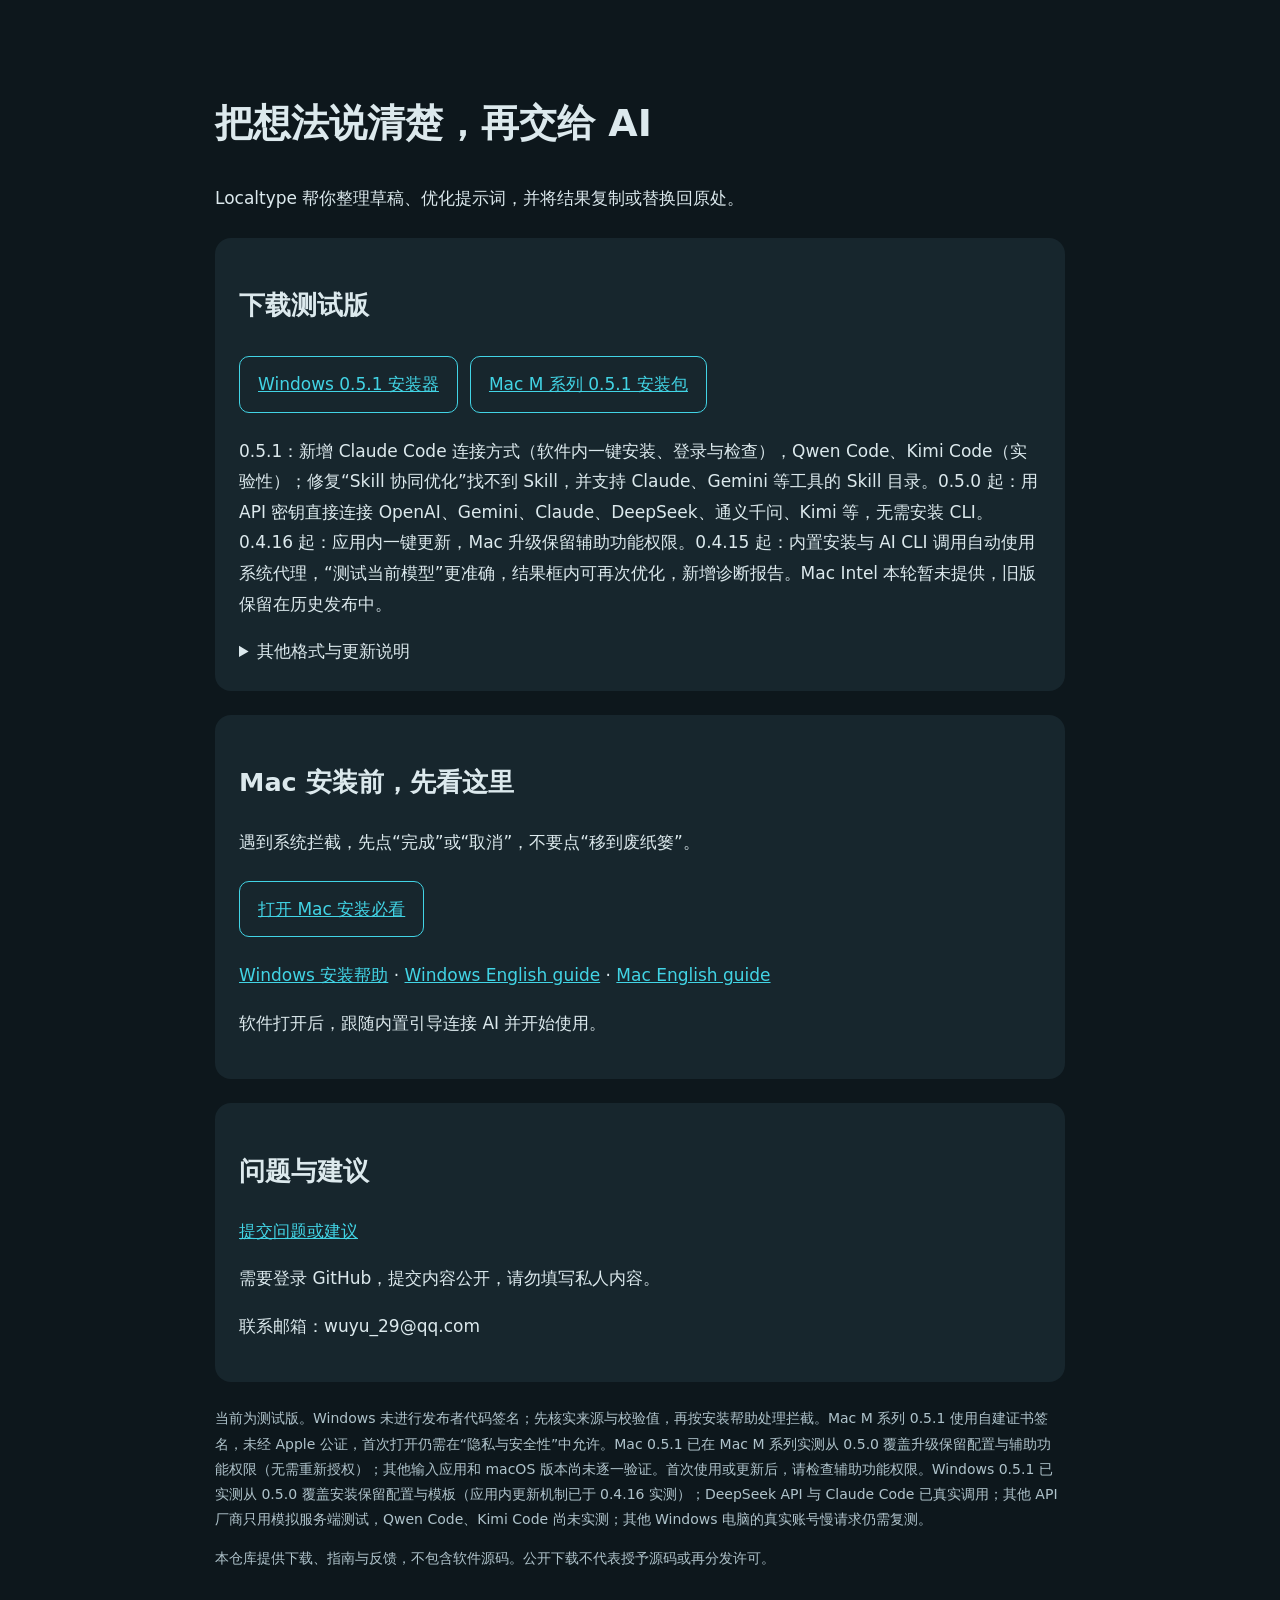
==== commit 36c2b51b: "docs: publish 0.5.1 downloads, guides and in-app update manifest Co-Authored-By: Claude Opus 5.5 <no" ====
--- a/index.html
+++ b/index.html
@@ -1 +1 @@
-<!doctype html><html lang="zh-CN"><meta charset="utf-8"><meta name="viewport" content="width=device-width,initial-scale=1"><title>Localtype 下载与安装帮助</title><style>body{font:17px/1.8 system-ui;background:#0d171c;color:#dce9ed;max-width:850px;margin:40px auto;padding:24px}a{color:#42d4e5}section{margin:24px 0;padding:24px;background:#17262d;border-radius:16px}h1{font-size:clamp(28px,5vw,38px)}.download{display:inline-block;border:1px solid #42d4e5;border-radius:10px;padding:12px 18px;margin:6px 12px 6px 0}summary{cursor:pointer}footer{font-size:14px;color:#afc3cb}</style><h1>把想法说清楚，再交给 AI</h1><p>Localtype 帮你整理草稿、优化提示词，并将结果复制或替换回原处。</p><section><h2>下载测试版</h2><a class="download" href="https://github.com/newwying/localtype-downloads/releases/download/v0.5.0/Localtype-0.5.0-Windows-x64-Setup.exe">Windows 0.5.0 安装器</a><a class="download" href="https://github.com/newwying/localtype-downloads/releases/download/v0.5.0/Localtype-0.5.0-macOS-AppleSilicon-with-guide.zip">Mac M 系列 0.5.0 安装包</a><p>0.5.0：新增“API 密钥”连接方式，无需安装 CLI，内置 OpenAI、Gemini、Claude、DeepSeek、通义千问、Kimi、OpenRouter、硅基流动预设，也可填自定义 OpenAI 兼容地址（含本机 Ollama）；密钥只保存在本机，每个配置可选跟随系统代理、直连或指定代理；失败原因区分密钥、地区、余额、限流、网络与证书。0.4.17 起：设置页焕新，操作失败时自动生成诊断报告。0.4.16 起：应用内一键更新，Mac 升级保留辅助功能权限。0.4.15 起：内置安装与 AI CLI 调用自动使用系统代理，“测试当前模型”更准确，结果框内可再次优化，新增诊断报告。Mac Intel 本轮暂未提供，旧版保留在历史发布中。</p><details><summary>其他格式与更新说明</summary><p><a href="https://github.com/newwying/localtype-downloads/releases/download/v0.5.0/Localtype-0.5.0-Windows-x64-with-guide.zip">Windows 安装器与离线指南</a> · <a href="https://github.com/newwying/localtype-downloads/releases/download/v0.5.0/Localtype-0.5.0-macOS-AppleSilicon.dmg">仅 Mac DMG</a> · <a href="https://github.com/newwying/localtype-downloads/releases/tag/v0.5.0">更新说明</a></p></details></section><section><h2>Mac 安装前，先看这里</h2><p>遇到系统拦截，先点“完成”或“取消”，不要点“移到废纸篓”。</p><a class="download" href="guides/mac-arm/安装必看.html">打开 Mac 安装必看</a><p><a href="guides/windows/先看这里.html">Windows 安装帮助</a> · <a href="guides/windows/Start%20here.html">Windows English guide</a> · <a href="guides/mac-arm/Start%20here.html">Mac English guide</a></p><p>软件打开后，跟随内置引导连接 AI 并开始使用。</p></section><section><h2>问题与建议</h2><a href="https://github.com/newwying/localtype-downloads/issues/new/choose">提交问题或建议</a><p>需要登录 GitHub，提交内容公开，请勿填写私人内容。</p><p>联系邮箱：wuyu_29@qq.com</p></section><footer><p>当前为测试版。Windows 未进行发布者代码签名；先核实来源与校验值，再按安装帮助处理拦截。Mac M 系列 0.5.0 使用自建证书签名，未经 Apple 公证，首次打开仍需在“隐私与安全性”中允许。Mac 0.5.0 已在 Mac M 系列实测从 0.4.17 覆盖升级保留配置与辅助功能权限（无需重新授权）；其他输入应用和 macOS 版本尚未逐一验证。首次使用或更新后，请检查辅助功能权限。Windows 0.5.0 已实测覆盖安装保留配置与模板（应用内更新机制已于 0.4.16 实测）；API 直连已用模拟服务端测试各厂商协议，尚未用真实密钥逐一实测；其他 Windows 电脑的真实账号慢请求仍需复测。</p><p>本仓库提供下载、指南与反馈，不包含软件源码。公开下载不代表授予源码或再分发许可。</p></footer></html>+<!doctype html><html lang="zh-CN"><meta charset="utf-8"><meta name="viewport" content="width=device-width,initial-scale=1"><title>Localtype 下载与安装帮助</title><style>body{font:17px/1.8 system-ui;background:#0d171c;color:#dce9ed;max-width:850px;margin:40px auto;padding:24px}a{color:#42d4e5}section{margin:24px 0;padding:24px;background:#17262d;border-radius:16px}h1{font-size:clamp(28px,5vw,38px)}.download{display:inline-block;border:1px solid #42d4e5;border-radius:10px;padding:12px 18px;margin:6px 12px 6px 0}summary{cursor:pointer}footer{font-size:14px;color:#afc3cb}</style><h1>把想法说清楚，再交给 AI</h1><p>Localtype 帮你整理草稿、优化提示词，并将结果复制或替换回原处。</p><section><h2>下载测试版</h2><a class="download" href="https://github.com/newwying/localtype-downloads/releases/download/v0.5.1/Localtype-0.5.1-Windows-x64-Setup.exe">Windows 0.5.1 安装器</a><a class="download" href="https://github.com/newwying/localtype-downloads/releases/download/v0.5.1/Localtype-0.5.1-macOS-AppleSilicon-with-guide.zip">Mac M 系列 0.5.1 安装包</a><p>0.5.1：新增 Claude Code 连接方式（软件内一键安装、登录与检查），Qwen Code、Kimi Code（实验性）；修复“Skill 协同优化”找不到 Skill，并支持 Claude、Gemini 等工具的 Skill 目录。0.5.0 起：用 API 密钥直接连接 OpenAI、Gemini、Claude、DeepSeek、通义千问、Kimi 等，无需安装 CLI。0.4.16 起：应用内一键更新，Mac 升级保留辅助功能权限。0.4.15 起：内置安装与 AI CLI 调用自动使用系统代理，“测试当前模型”更准确，结果框内可再次优化，新增诊断报告。Mac Intel 本轮暂未提供，旧版保留在历史发布中。</p><details><summary>其他格式与更新说明</summary><p><a href="https://github.com/newwying/localtype-downloads/releases/download/v0.5.1/Localtype-0.5.1-Windows-x64-with-guide.zip">Windows 安装器与离线指南</a> · <a href="https://github.com/newwying/localtype-downloads/releases/download/v0.5.1/Localtype-0.5.1-macOS-AppleSilicon.dmg">仅 Mac DMG</a> · <a href="https://github.com/newwying/localtype-downloads/releases/tag/v0.5.1">更新说明</a></p></details></section><section><h2>Mac 安装前，先看这里</h2><p>遇到系统拦截，先点“完成”或“取消”，不要点“移到废纸篓”。</p><a class="download" href="guides/mac-arm/安装必看.html">打开 Mac 安装必看</a><p><a href="guides/windows/先看这里.html">Windows 安装帮助</a> · <a href="guides/windows/Start%20here.html">Windows English guide</a> · <a href="guides/mac-arm/Start%20here.html">Mac English guide</a></p><p>软件打开后，跟随内置引导连接 AI 并开始使用。</p></section><section><h2>问题与建议</h2><a href="https://github.com/newwying/localtype-downloads/issues/new/choose">提交问题或建议</a><p>需要登录 GitHub，提交内容公开，请勿填写私人内容。</p><p>联系邮箱：wuyu_29@qq.com</p></section><footer><p>当前为测试版。Windows 未进行发布者代码签名；先核实来源与校验值，再按安装帮助处理拦截。Mac M 系列 0.5.1 使用自建证书签名，未经 Apple 公证，首次打开仍需在“隐私与安全性”中允许。Mac 0.5.1 已在 Mac M 系列实测从 0.5.0 覆盖升级保留配置与辅助功能权限（无需重新授权）；其他输入应用和 macOS 版本尚未逐一验证。首次使用或更新后，请检查辅助功能权限。Windows 0.5.1 已实测从 0.5.0 覆盖安装保留配置与模板（应用内更新机制已于 0.4.16 实测）；DeepSeek API 与 Claude Code 已真实调用；其他 API 厂商只用模拟服务端测试，Qwen Code、Kimi Code 尚未实测；其他 Windows 电脑的真实账号慢请求仍需复测。</p><p>本仓库提供下载、指南与反馈，不包含软件源码。公开下载不代表授予源码或再分发许可。</p></footer></html>
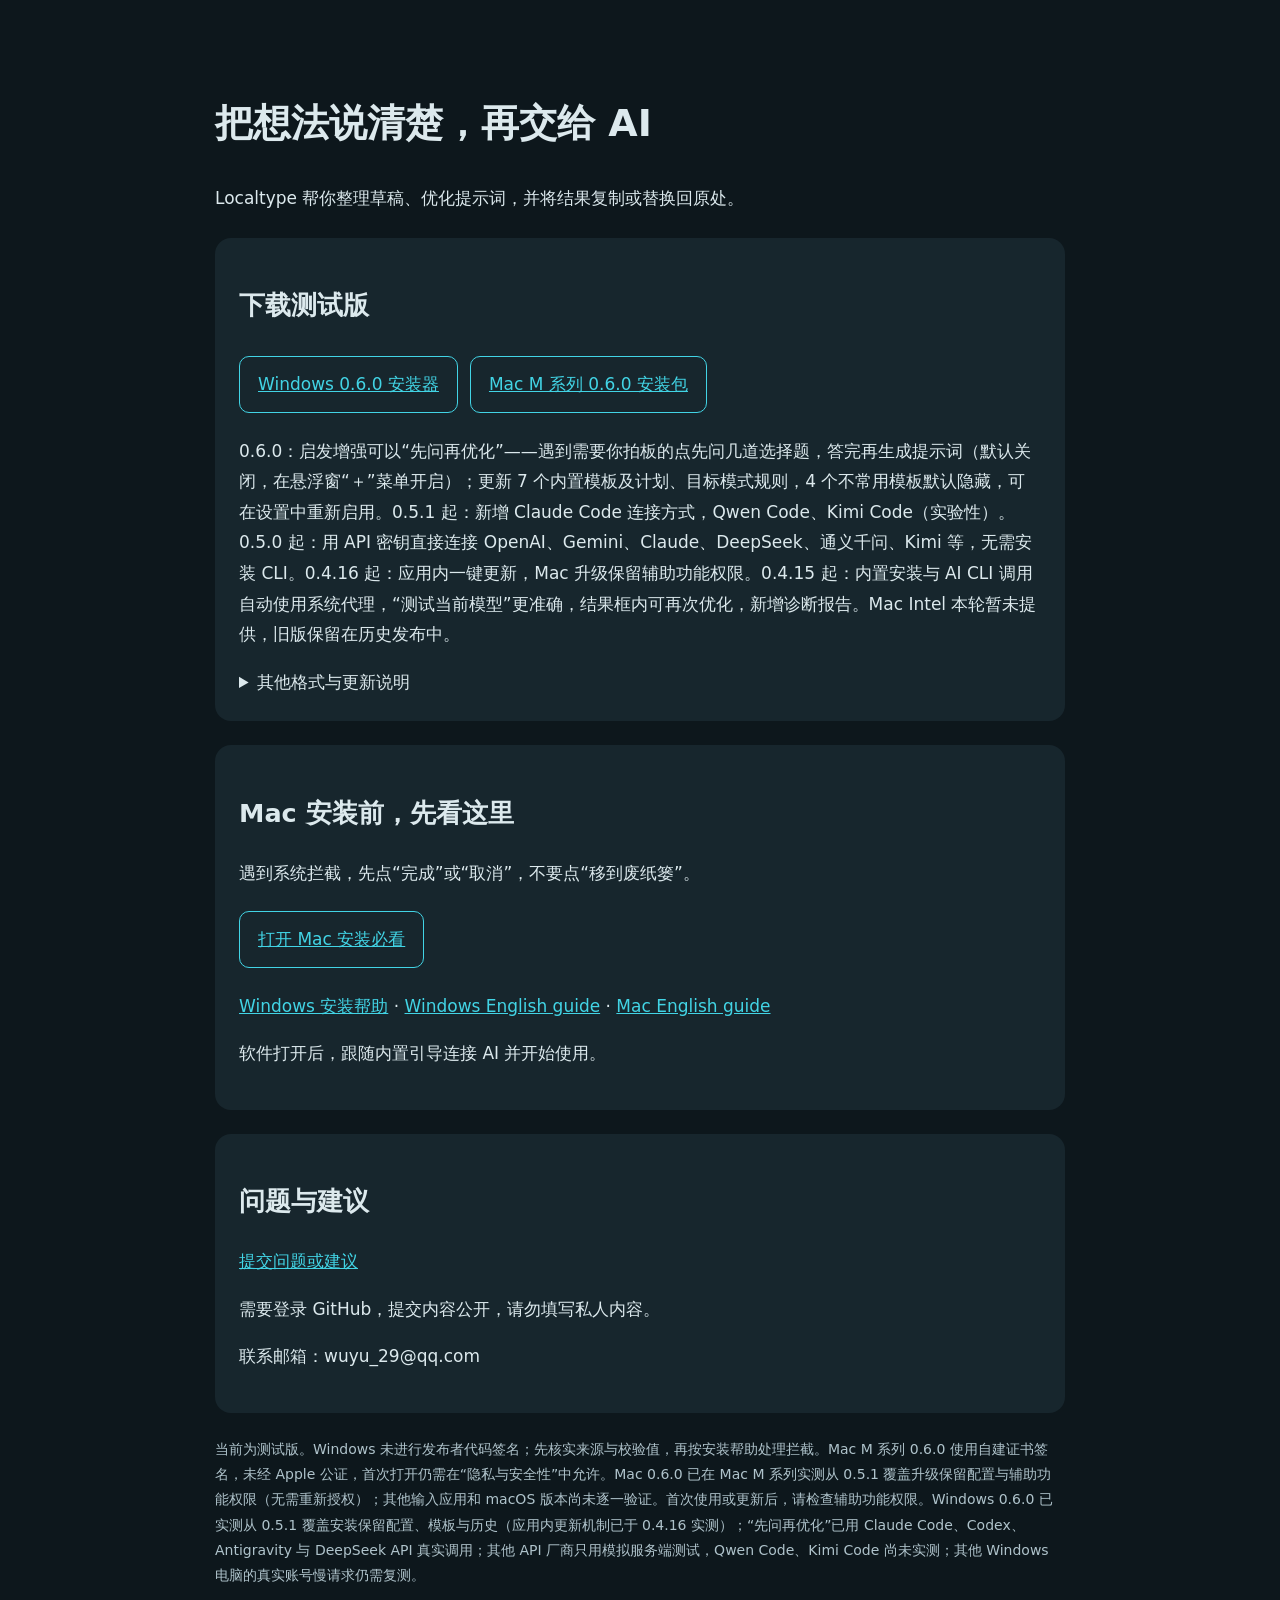
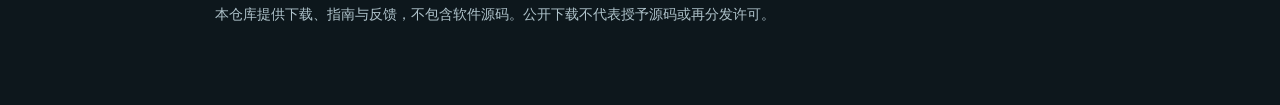
==== commit dad0782c: "docs: publish 0.6.0 downloads, guides and in-app update manifest" ====
--- a/index.html
+++ b/index.html
@@ -1 +1 @@
-<!doctype html><html lang="zh-CN"><meta charset="utf-8"><meta name="viewport" content="width=device-width,initial-scale=1"><title>Localtype 下载与安装帮助</title><style>body{font:17px/1.8 system-ui;background:#0d171c;color:#dce9ed;max-width:850px;margin:40px auto;padding:24px}a{color:#42d4e5}section{margin:24px 0;padding:24px;background:#17262d;border-radius:16px}h1{font-size:clamp(28px,5vw,38px)}.download{display:inline-block;border:1px solid #42d4e5;border-radius:10px;padding:12px 18px;margin:6px 12px 6px 0}summary{cursor:pointer}footer{font-size:14px;color:#afc3cb}</style><h1>把想法说清楚，再交给 AI</h1><p>Localtype 帮你整理草稿、优化提示词，并将结果复制或替换回原处。</p><section><h2>下载测试版</h2><a class="download" href="https://github.com/newwying/localtype-downloads/releases/download/v0.5.1/Localtype-0.5.1-Windows-x64-Setup.exe">Windows 0.5.1 安装器</a><a class="download" href="https://github.com/newwying/localtype-downloads/releases/download/v0.5.1/Localtype-0.5.1-macOS-AppleSilicon-with-guide.zip">Mac M 系列 0.5.1 安装包</a><p>0.5.1：新增 Claude Code 连接方式（软件内一键安装、登录与检查），Qwen Code、Kimi Code（实验性）；修复“Skill 协同优化”找不到 Skill，并支持 Claude、Gemini 等工具的 Skill 目录。0.5.0 起：用 API 密钥直接连接 OpenAI、Gemini、Claude、DeepSeek、通义千问、Kimi 等，无需安装 CLI。0.4.16 起：应用内一键更新，Mac 升级保留辅助功能权限。0.4.15 起：内置安装与 AI CLI 调用自动使用系统代理，“测试当前模型”更准确，结果框内可再次优化，新增诊断报告。Mac Intel 本轮暂未提供，旧版保留在历史发布中。</p><details><summary>其他格式与更新说明</summary><p><a href="https://github.com/newwying/localtype-downloads/releases/download/v0.5.1/Localtype-0.5.1-Windows-x64-with-guide.zip">Windows 安装器与离线指南</a> · <a href="https://github.com/newwying/localtype-downloads/releases/download/v0.5.1/Localtype-0.5.1-macOS-AppleSilicon.dmg">仅 Mac DMG</a> · <a href="https://github.com/newwying/localtype-downloads/releases/tag/v0.5.1">更新说明</a></p></details></section><section><h2>Mac 安装前，先看这里</h2><p>遇到系统拦截，先点“完成”或“取消”，不要点“移到废纸篓”。</p><a class="download" href="guides/mac-arm/安装必看.html">打开 Mac 安装必看</a><p><a href="guides/windows/先看这里.html">Windows 安装帮助</a> · <a href="guides/windows/Start%20here.html">Windows English guide</a> · <a href="guides/mac-arm/Start%20here.html">Mac English guide</a></p><p>软件打开后，跟随内置引导连接 AI 并开始使用。</p></section><section><h2>问题与建议</h2><a href="https://github.com/newwying/localtype-downloads/issues/new/choose">提交问题或建议</a><p>需要登录 GitHub，提交内容公开，请勿填写私人内容。</p><p>联系邮箱：wuyu_29@qq.com</p></section><footer><p>当前为测试版。Windows 未进行发布者代码签名；先核实来源与校验值，再按安装帮助处理拦截。Mac M 系列 0.5.1 使用自建证书签名，未经 Apple 公证，首次打开仍需在“隐私与安全性”中允许。Mac 0.5.1 已在 Mac M 系列实测从 0.5.0 覆盖升级保留配置与辅助功能权限（无需重新授权）；其他输入应用和 macOS 版本尚未逐一验证。首次使用或更新后，请检查辅助功能权限。Windows 0.5.1 已实测从 0.5.0 覆盖安装保留配置与模板（应用内更新机制已于 0.4.16 实测）；DeepSeek API 与 Claude Code 已真实调用；其他 API 厂商只用模拟服务端测试，Qwen Code、Kimi Code 尚未实测；其他 Windows 电脑的真实账号慢请求仍需复测。</p><p>本仓库提供下载、指南与反馈，不包含软件源码。公开下载不代表授予源码或再分发许可。</p></footer></html>+<!doctype html><html lang="zh-CN"><meta charset="utf-8"><meta name="viewport" content="width=device-width,initial-scale=1"><title>Localtype 下载与安装帮助</title><style>body{font:17px/1.8 system-ui;background:#0d171c;color:#dce9ed;max-width:850px;margin:40px auto;padding:24px}a{color:#42d4e5}section{margin:24px 0;padding:24px;background:#17262d;border-radius:16px}h1{font-size:clamp(28px,5vw,38px)}.download{display:inline-block;border:1px solid #42d4e5;border-radius:10px;padding:12px 18px;margin:6px 12px 6px 0}summary{cursor:pointer}footer{font-size:14px;color:#afc3cb}</style><h1>把想法说清楚，再交给 AI</h1><p>Localtype 帮你整理草稿、优化提示词，并将结果复制或替换回原处。</p><section><h2>下载测试版</h2><a class="download" href="https://github.com/newwying/localtype-downloads/releases/download/v0.6.0/Localtype-0.6.0-Windows-x64-Setup.exe">Windows 0.6.0 安装器</a><a class="download" href="https://github.com/newwying/localtype-downloads/releases/download/v0.6.0/Localtype-0.6.0-macOS-AppleSilicon-with-guide.zip">Mac M 系列 0.6.0 安装包</a><p>0.6.0：启发增强可以“先问再优化”——遇到需要你拍板的点先问几道选择题，答完再生成提示词（默认关闭，在悬浮窗“＋”菜单开启）；更新 7 个内置模板及计划、目标模式规则，4 个不常用模板默认隐藏，可在设置中重新启用。0.5.1 起：新增 Claude Code 连接方式，Qwen Code、Kimi Code（实验性）。0.5.0 起：用 API 密钥直接连接 OpenAI、Gemini、Claude、DeepSeek、通义千问、Kimi 等，无需安装 CLI。0.4.16 起：应用内一键更新，Mac 升级保留辅助功能权限。0.4.15 起：内置安装与 AI CLI 调用自动使用系统代理，“测试当前模型”更准确，结果框内可再次优化，新增诊断报告。Mac Intel 本轮暂未提供，旧版保留在历史发布中。</p><details><summary>其他格式与更新说明</summary><p><a href="https://github.com/newwying/localtype-downloads/releases/download/v0.6.0/Localtype-0.6.0-Windows-x64-with-guide.zip">Windows 安装器与离线指南</a> · <a href="https://github.com/newwying/localtype-downloads/releases/download/v0.6.0/Localtype-0.6.0-macOS-AppleSilicon.dmg">仅 Mac DMG</a> · <a href="https://github.com/newwying/localtype-downloads/releases/tag/v0.6.0">更新说明</a></p></details></section><section><h2>Mac 安装前，先看这里</h2><p>遇到系统拦截，先点“完成”或“取消”，不要点“移到废纸篓”。</p><a class="download" href="guides/mac-arm/安装必看.html">打开 Mac 安装必看</a><p><a href="guides/windows/先看这里.html">Windows 安装帮助</a> · <a href="guides/windows/Start%20here.html">Windows English guide</a> · <a href="guides/mac-arm/Start%20here.html">Mac English guide</a></p><p>软件打开后，跟随内置引导连接 AI 并开始使用。</p></section><section><h2>问题与建议</h2><a href="https://github.com/newwying/localtype-downloads/issues/new/choose">提交问题或建议</a><p>需要登录 GitHub，提交内容公开，请勿填写私人内容。</p><p>联系邮箱：wuyu_29@qq.com</p></section><footer><p>当前为测试版。Windows 未进行发布者代码签名；先核实来源与校验值，再按安装帮助处理拦截。Mac M 系列 0.6.0 使用自建证书签名，未经 Apple 公证，首次打开仍需在“隐私与安全性”中允许。Mac 0.6.0 已在 Mac M 系列实测从 0.5.1 覆盖升级保留配置与辅助功能权限（无需重新授权）；其他输入应用和 macOS 版本尚未逐一验证。首次使用或更新后，请检查辅助功能权限。Windows 0.6.0 已实测从 0.5.1 覆盖安装保留配置、模板与历史（应用内更新机制已于 0.4.16 实测）；“先问再优化”已用 Claude Code、Codex、Antigravity 与 DeepSeek API 真实调用；其他 API 厂商只用模拟服务端测试，Qwen Code、Kimi Code 尚未实测；其他 Windows 电脑的真实账号慢请求仍需复测。</p><p>本仓库提供下载、指南与反馈，不包含软件源码。公开下载不代表授予源码或再分发许可。</p></footer></html>
